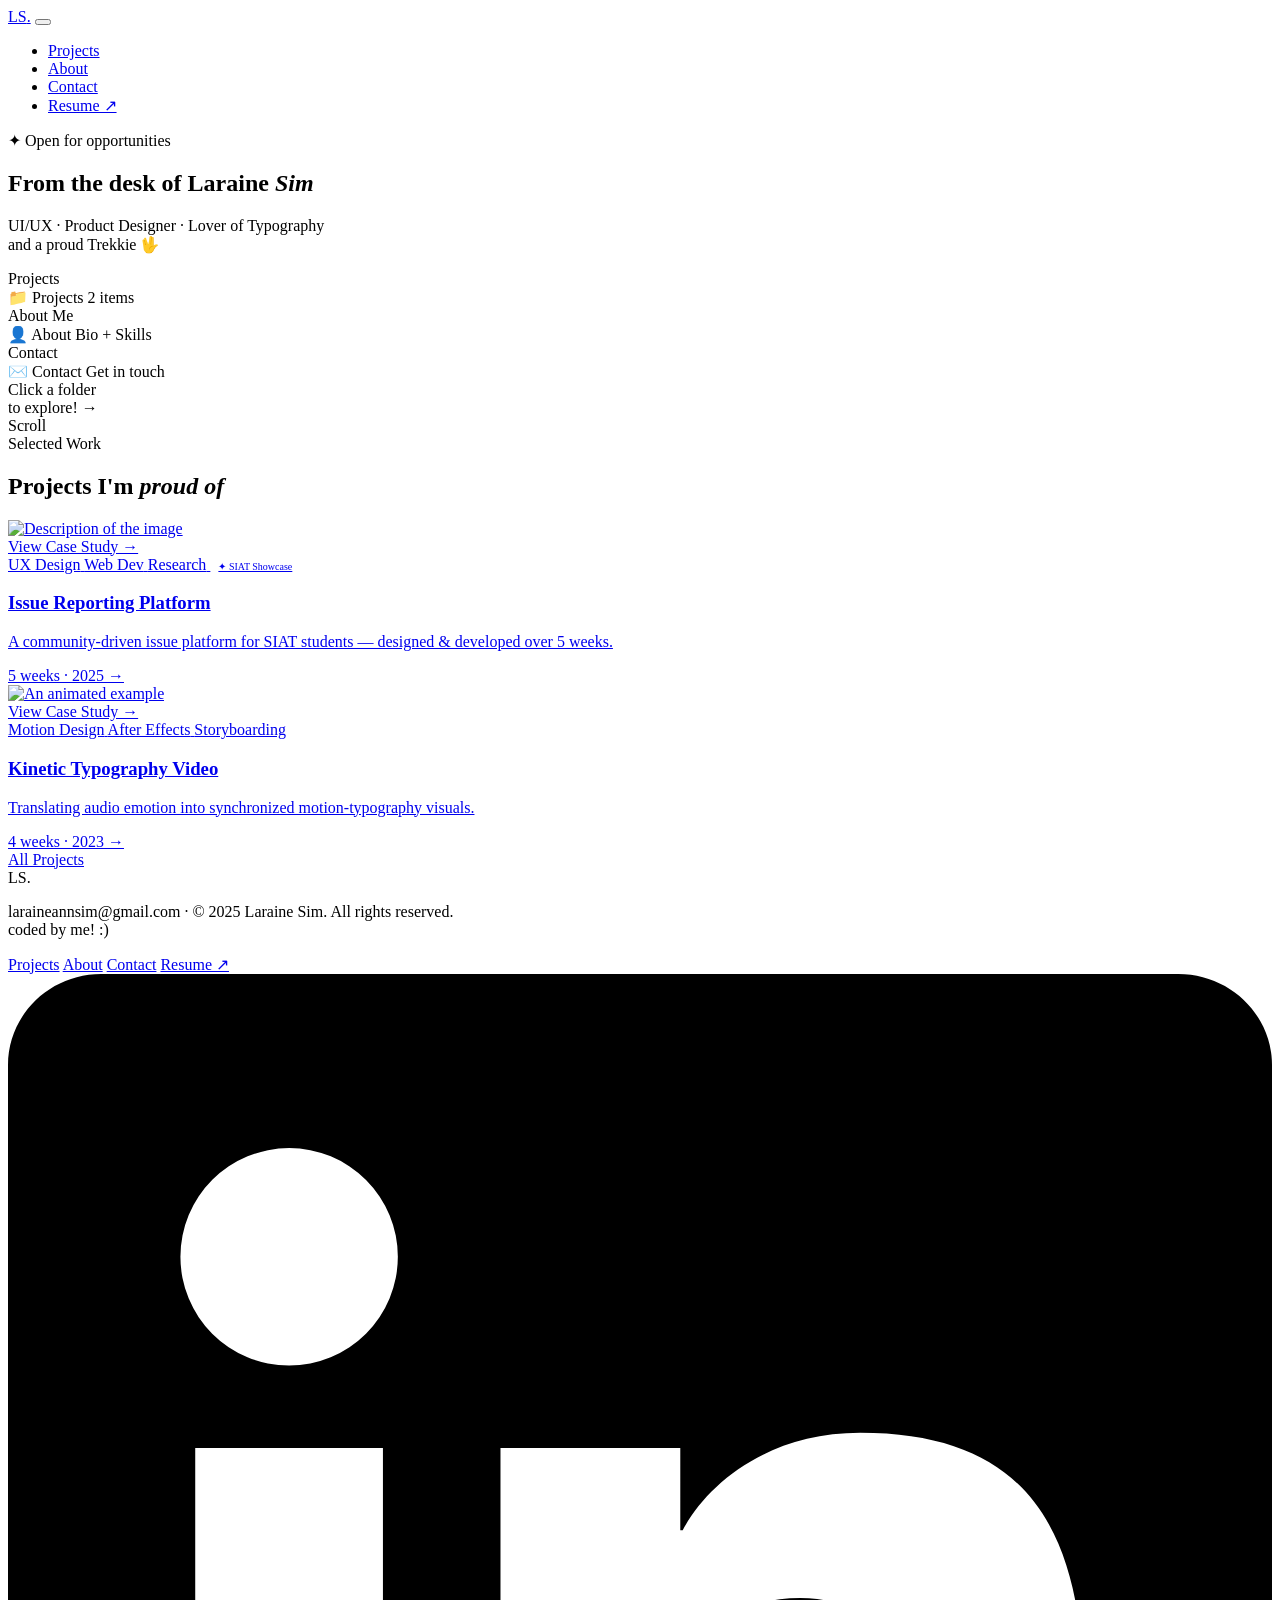
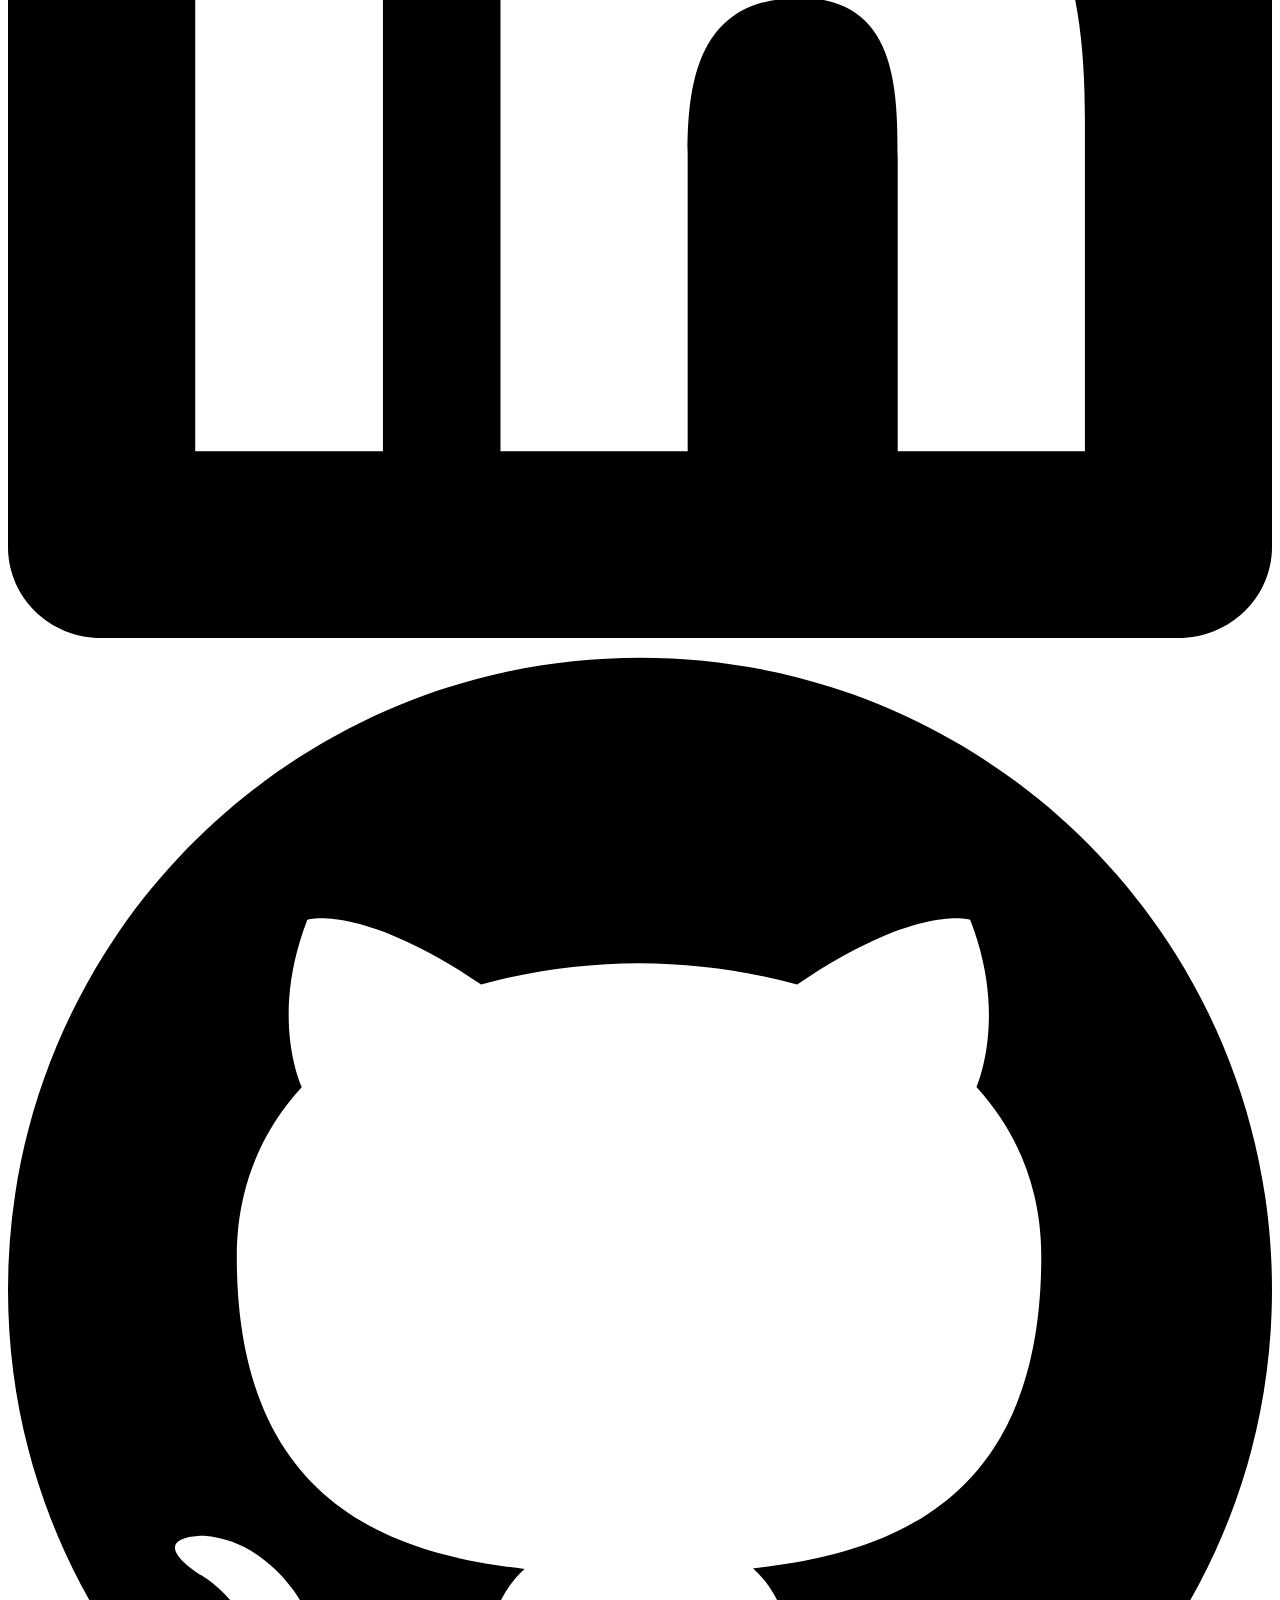
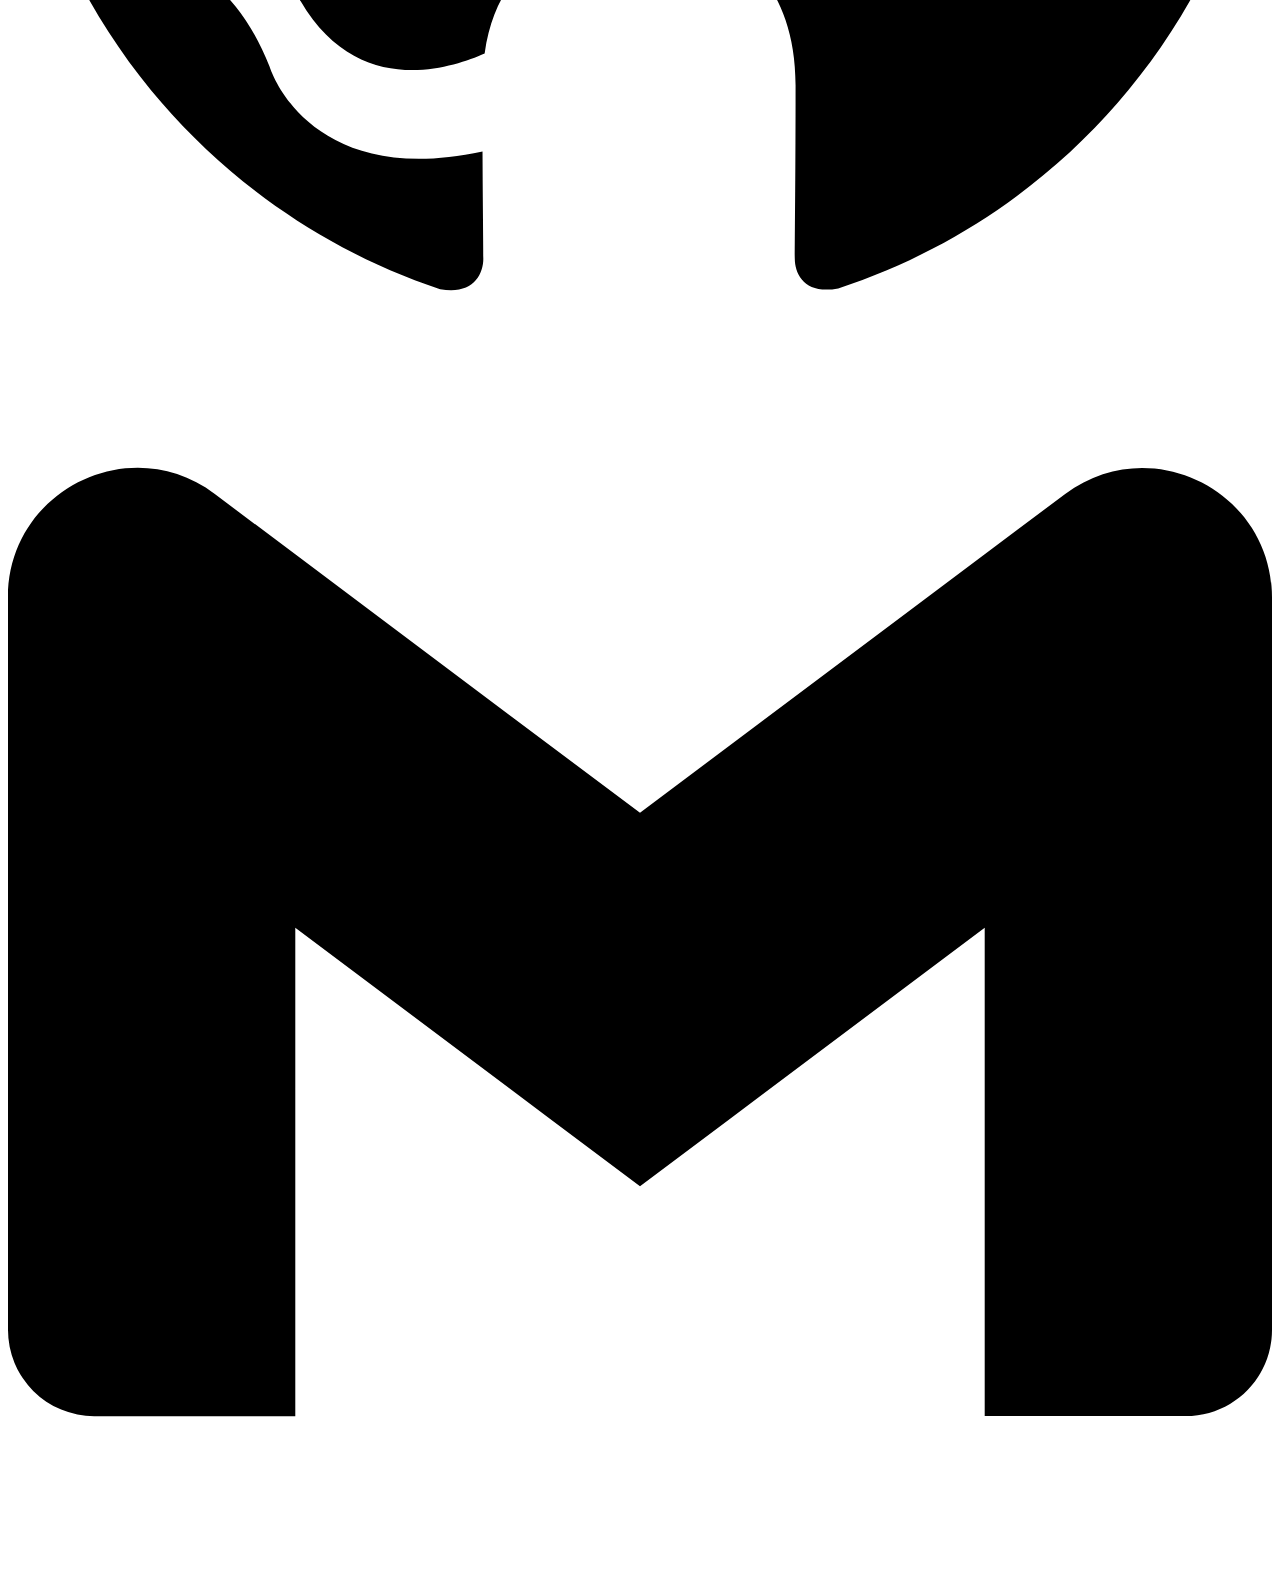
==== index.html @ 23c51d39 "Add files via upload" ====
<!DOCTYPE html>
<html lang="en">
  <head>
    <meta charset="UTF-8" />
    <meta name="viewport" content="width=device-width, initial-scale=1.0" />
    <title>Laraine Sim — Designer</title>
    <link rel="stylesheet" href="css/style.css" />
    <link rel="stylesheet" href="css/home.css" />
  </head>
  <body>
    <!-- Custom cursor elements -->
    <div class="cursor-dot"></div>
    <div class="cursor-ring"></div>

    <!-- ===================== NAV ===================== -->
    <nav class="nav">
      <a href="index.html" class="nav-logo">LS<span>.</span></a>
      <button class="nav-toggle" aria-label="Toggle menu">
        <span></span><span></span><span></span>
      </button>
      <ul class="nav-links">
        <li><a href="projects.html">Projects</a></li>
        <li><a href="about.html">About</a></li>
        <li><a href="contact.html">Contact</a></li>
        <li>
          <a
            href="https://drive.google.com/file/d/1U10L0qeT0MrT_OG-5EShGJ4zShYl49rG/view"
            target="_blank"
            class="nav-cta"
            >Resume ↗</a
          >
        </li>
      </ul>
    </nav>

    <!-- ===================== PAGE ===================== -->
    <main class="page">
      <!-- ---- HERO ---- -->
      <section class="hero">
        <!-- Animated grid background -->
        <div class="hero-grid" aria-hidden="true"></div>

        <!-- Floating label -->
        <div class="hero-label reveal stagger-child">
          <span class="chip">✦ Open for opportunities</span>
        </div>

        <!-- Headline -->
        <div class="hero-text reveal stagger-child">
          <h1 class="hero-heading">
            <span class="line-1">From the desk of</span>
            <span class="line-2">Laraine<em> Sim</em></span>
          </h1>
          <p class="hero-sub">
            UI/UX · Product Designer · Lover of Typography<br />
            <span class="hero-trekkie"> and a proud Trekkie 🖖</span>
          </p>
        </div>

        <!-- 3D FOLDER DESK SCENE -->
        <div class="desk-scene" aria-label="Interactive file folders">
          <div class="desk-surface"></div>

          <!-- Folder: Projects -->
          <div
            class="folder-3d"
            id="folder-projects"
            data-href="projects.html"
            tabindex="0"
            role="button"
            aria-label="Open Projects"
          >
            <div class="folder-tab">Projects</div>
            <div class="folder-body">
              <div class="folder-content">
                <span class="folder-icon">📁</span>
                <span class="folder-title">Projects</span>
                <span class="folder-count">2 items</span>
              </div>
            </div>
            <div class="folder-papers">
              <div class="paper p1"></div>
              <div class="paper p2"></div>
            </div>
          </div>

          <!-- Folder: About -->
          <div
            class="folder-3d"
            id="folder-about"
            data-href="about.html"
            tabindex="0"
            role="button"
            aria-label="Open About"
          >
            <div class="folder-tab">About Me</div>
            <div class="folder-body">
              <div class="folder-content">
                <span class="folder-icon">👤</span>
                <span class="folder-title">About</span>
                <span class="folder-count">Bio + Skills</span>
              </div>
            </div>
            <div class="folder-papers">
              <div class="paper p1"></div>
              <div class="paper p2"></div>
            </div>
          </div>

          <!-- Folder: Contact -->
          <div
            class="folder-3d"
            id="folder-contact"
            data-href="contact.html"
            tabindex="0"
            role="button"
            aria-label="Open Contact"
          >
            <div class="folder-tab">Contact</div>
            <div class="folder-body">
              <div class="folder-content">
                <span class="folder-icon">✉️</span>
                <span class="folder-title">Contact</span>
                <span class="folder-count">Get in touch</span>
              </div>
            </div>
            <div class="folder-papers">
              <div class="paper p1"></div>
            </div>
          </div>

          <!-- Sticky note -->
          <div class="sticky-note reveal">
            <span>Click a folder<br />to explore! →</span>
          </div>

          <!-- Desk item: pencil -->
          <div class="desk-pencil" aria-hidden="true"></div>
        </div>

        <!-- Scroll hint -->
        <div class="scroll-hint reveal">
          <span>Scroll</span>
          <div class="scroll-line"></div>
        </div>
      </section>

      <!-- ---- FEATURED PROJECTS ---- -->
      <section class="section projects-preview">
        <div class="projects-header reveal">
          <span class="section-label">Selected Work</span>
          <h2 class="section-title">Projects I'm <em>proud of</em></h2>
        </div>

        <div class="project-grid stagger-group">
          <!-- Project card 1 -->
          <a href="iat235.html" class="project-card stagger-child reveal">
            <div class="project-card-img">
              <img
                src="/Reporting/IntroScreen.png"
                alt="Description of the image"
              />
              <div class="project-card-overlay">
                <span class="project-card-cta">View Case Study →</span>
              </div>
            </div>
            <div class="project-card-info">
              <div class="project-card-tags">
                <span class="tag">UX Design</span>
                <span class="tag">Web Dev</span>
                <span class="tag">Research</span>
                <!-- Featured badge -->
                <span class="chip" style="font-size: 10px; padding: 3px 8px"
                  >✦ SIAT Showcase</span
                >
              </div>
              <h3 class="project-card-title">Issue Reporting Platform</h3>
              <p class="project-card-desc">
                A community-driven issue platform for SIAT students — designed &
                developed over 5 weeks.
              </p>
              <div class="project-card-meta">
                <span>5 weeks · 2025</span>
                <span class="project-card-arrow">→</span>
              </div>
            </div>
          </a>

          <!-- Project card 2 -->
          <a href="iat100.html" class="project-card stagger-child reveal">
            <div class="project-card-img">
              <img
                src="/indeximages/typographyvid.gif"
                alt="An animated example"
              />
              <div class="project-card-overlay">
                <span class="project-card-cta">View Case Study →</span>
              </div>
            </div>
            <div class="project-card-info">
              <div class="project-card-tags">
                <span class="tag">Motion Design</span>
                <span class="tag">After Effects</span>
                <span class="tag">Storyboarding</span>
              </div>
              <h3 class="project-card-title">Kinetic Typography Video</h3>
              <p class="project-card-desc">
                Translating audio emotion into synchronized motion-typography
                visuals.
              </p>
              <div class="project-card-meta">
                <span>4 weeks · 2023</span>
                <span class="project-card-arrow">→</span>
              </div>
            </div>
          </a>
        </div>

        <div class="projects-footer reveal">
          <a href="projects.html" class="btn btn-outline">All Projects</a>
        </div>
      </section>
    </main>

    <!-- ---- FOOTER---- -->
    <footer class="footer">
      <div class="footer-logo-group">
        <div class="footer-logo">LS<span>.</span></div>
        <p class="footer-copy">
          laraineannsim@gmail.com · © 2025 Laraine Sim. All rights reserved.
          <br /><span class="footer-coded">coded by me! :)</span>
        </p>
      </div>
      <div class="footer-right">
        <nav class="footer-links">
          <a href="projects.html">Projects</a>
          <a href="about.html">About</a>
          <a href="contact.html">Contact</a>
          <a
            href="https://drive.google.com/file/d/1U10L0qeT0MrT_OG-5EShGJ4zShYl49rG/view"
            target="_blank"
            >Resume ↗</a
          >
        </nav>
        <!-- Social icon links — update hrefs with your actual profiles -->
        <div class="footer-socials">
          <!-- LinkedIn -->
          <a
            href="https://www.linkedin.com/in/laraine-sim"
            target="_blank"
            class="footer-social-link"
            aria-label="LinkedIn"
          >
            <svg viewBox="0 0 24 24" xmlns="http://www.w3.org/2000/svg">
              <path
                d="M20.447 20.452h-3.554v-5.569c0-1.328-.027-3.037-1.852-3.037-1.853 0-2.136 1.445-2.136 2.939v5.667H9.351V9h3.414v1.561h.046c.477-.9 1.637-1.85 3.37-1.85 3.601 0 4.267 2.37 4.267 5.455v6.286zM5.337 7.433a2.062 2.062 0 0 1-2.063-2.065 2.064 2.064 0 1 1 2.063 2.065zm1.782 13.019H3.555V9h3.564v11.452zM22.225 0H1.771C.792 0 0 .774 0 1.729v20.542C0 23.227.792 24 1.771 24h20.451C23.2 24 24 23.227 24 22.271V1.729C24 .774 23.2 0 22.222 0h.003z"
              ></path>
            </svg>
          </a>

          <!-- GitHub -->
          <a
            href="https://github.com/larainesim"
            target="_blank"
            class="footer-social-link"
            aria-label="GitHub"
          >
            <svg viewBox="0 0 24 24" xmlns="http://www.w3.org/2000/svg">
              <path
                d="M12 .297c-6.63 0-12 5.373-12 12 0 5.303 3.438 9.8 8.205 11.385.6.113.82-.258.82-.577 0-.285-.01-1.04-.015-2.04-3.338.724-4.042-1.61-4.042-1.61C4.422 18.07 3.633 17.7 3.633 17.7c-1.087-.744.084-.729.084-.729 1.205.084 1.838 1.236 1.838 1.236 1.07 1.835 2.809 1.305 3.495.998.108-.776.417-1.305.76-1.605-2.665-.3-5.466-1.332-5.466-5.93 0-1.31.465-2.38 1.235-3.22-.135-.303-.54-1.523.105-3.176 0 0 1.005-.322 3.3 1.23.96-.267 1.98-.399 3-.405 1.02.006 2.04.138 3 .405 2.28-1.552 3.285-1.23 3.285-1.23.645 1.653.24 2.873.12 3.176.765.84 1.23 1.91 1.23 3.22 0 4.61-2.805 5.625-5.475 5.92.42.36.81 1.096.81 2.22 0 1.606-.015 2.896-.015 3.286 0 .315.21.69.825.57C20.565 22.092 24 17.592 24 12.297c0-6.627-5.373-12-12-12"
              ></path>
            </svg>
          </a>

          <!-- Email -->
          <a
            href="mailto:laraineannsim@gmail.com"
            class="footer-social-link"
            aria-label="Email"
          >
            <svg viewBox="0 0 24 24" xmlns="http://www.w3.org/2000/svg">
              <path
                d="M24 5.457v13.909c0 .904-.732 1.636-1.636 1.636h-3.819V11.73L12 16.64l-6.545-4.91v9.273H1.636A1.636 1.636 0 0 1 0 19.366V5.457c0-2.023 2.309-3.178 3.927-1.964L5.455 4.64 12 9.548l6.545-4.91 1.528-1.145C21.69 2.28 24 3.434 24 5.457z"
              ></path>
            </svg>
          </a>
        </div>
      </div>
    </footer>

    <script src="js/main.js"></script>
    <script src="js/home.js"></script>
  </body>
</html>
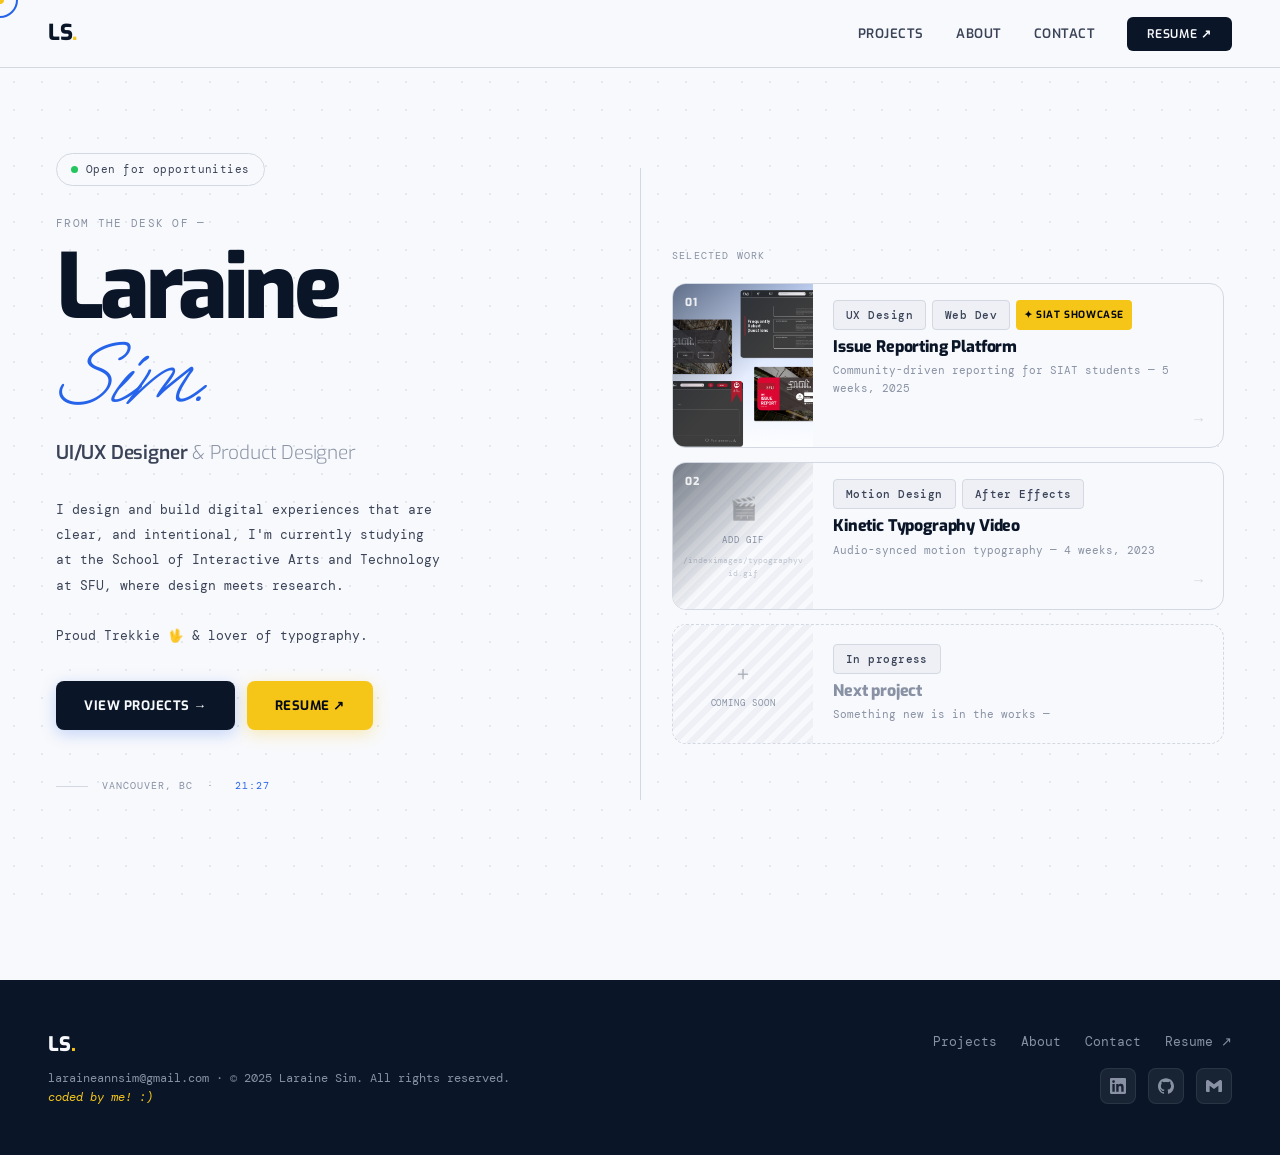
==== commit 0a8501ae: "Changed website layout and content" ====
--- a/index.html
+++ b/index.html
@@ -8,7 +8,6 @@
     <link rel="stylesheet" href="css/home.css" />
   </head>
   <body>
-    <!-- Custom cursor elements -->
     <div class="cursor-dot"></div>
     <div class="cursor-ring"></div>
 
@@ -37,192 +36,155 @@
     <main class="page">
       <!-- ---- HERO ---- -->
       <section class="hero">
-        <!-- Animated grid background -->
+        <!-- dot grid background -->
         <div class="hero-grid" aria-hidden="true"></div>
 
-        <!-- Floating label -->
-        <div class="hero-label reveal stagger-child">
-          <span class="chip">✦ Open for opportunities</span>
+        <!-- LEFT COLUMN -->
+        <div class="hero-left">
+          <div class="status-pill reveal stagger-child">
+            <span class="status-dot"></span>
+            Open for opportunities
+          </div>
+
+          <p class="hero-eyebrow reveal stagger-child">From the desk of —</p>
+
+          <h1 class="hero-name reveal stagger-child">
+            Laraine<br /><em>Sim.</em>
+          </h1>
+
+          <p class="hero-role reveal stagger-child">
+            <strong>UI/UX Designer</strong> &amp; Product Designer
+          </p>
+
+          <p class="hero-bio reveal stagger-child">
+            I design and build digital experiences that are clear, and
+            intentional, I'm currently studying at the School of Interactive
+            Arts and Technology at SFU, where design meets research.
+            <br /><br />
+            Proud Trekkie 🖖 &amp; lover of typography.
+          </p>
+
+          <div class="hero-cta-row reveal stagger-child">
+            <a href="projects.html" class="btn btn-primary">View Projects →</a>
+            <a
+              href="https://drive.google.com/file/d/1U10L0qeT0MrT_OG-5EShGJ4zShYl49rG/view"
+              target="_blank"
+              class="btn btn-yellow"
+              >Resume ↗</a
+            >
+          </div>
+
+          <div class="hero-meta reveal">
+            <div class="scroll-line"></div>
+            Vancouver, BC &nbsp;·&nbsp; <span id="hero-clock">--:--</span>
+          </div>
         </div>
 
-        <!-- Headline -->
-        <div class="hero-text reveal stagger-child">
-          <h1 class="hero-heading">
-            <span class="line-1">From the desk of</span>
-            <span class="line-2">Laraine<em> Sim</em></span>
-          </h1>
-          <p class="hero-sub">
-            UI/UX · Product Designer · Lover of Typography<br />
-            <span class="hero-trekkie"> and a proud Trekkie 🖖</span>
-          </p>
-        </div>
-
-        <!-- 3D FOLDER DESK SCENE -->
-        <div class="desk-scene" aria-label="Interactive file folders">
-          <div class="desk-surface"></div>
-
-          <!-- Folder: Projects -->
-          <div
-            class="folder-3d"
-            id="folder-projects"
-            data-href="projects.html"
-            tabindex="0"
-            role="button"
-            aria-label="Open Projects"
-          >
-            <div class="folder-tab">Projects</div>
-            <div class="folder-body">
-              <div class="folder-content">
-                <span class="folder-icon">📁</span>
-                <span class="folder-title">Projects</span>
-                <span class="folder-count">2 items</span>
-              </div>
-            </div>
-            <div class="folder-papers">
-              <div class="paper p1"></div>
-              <div class="paper p2"></div>
-            </div>
-          </div>
-
-          <!-- Folder: About -->
-          <div
-            class="folder-3d"
-            id="folder-about"
-            data-href="about.html"
-            tabindex="0"
-            role="button"
-            aria-label="Open About"
-          >
-            <div class="folder-tab">About Me</div>
-            <div class="folder-body">
-              <div class="folder-content">
-                <span class="folder-icon">👤</span>
-                <span class="folder-title">About</span>
-                <span class="folder-count">Bio + Skills</span>
-              </div>
-            </div>
-            <div class="folder-papers">
-              <div class="paper p1"></div>
-              <div class="paper p2"></div>
-            </div>
-          </div>
-
-          <!-- Folder: Contact -->
-          <div
-            class="folder-3d"
-            id="folder-contact"
-            data-href="contact.html"
-            tabindex="0"
-            role="button"
-            aria-label="Open Contact"
-          >
-            <div class="folder-tab">Contact</div>
-            <div class="folder-body">
-              <div class="folder-content">
-                <span class="folder-icon">✉️</span>
-                <span class="folder-title">Contact</span>
-                <span class="folder-count">Get in touch</span>
-              </div>
-            </div>
-            <div class="folder-papers">
-              <div class="paper p1"></div>
-            </div>
-          </div>
-
-          <!-- Sticky note -->
-          <div class="sticky-note reveal">
-            <span>Click a folder<br />to explore! →</span>
-          </div>
-
-          <!-- Desk item: pencil -->
-          <div class="desk-pencil" aria-hidden="true"></div>
-        </div>
-
-        <!-- Scroll hint -->
-        <div class="scroll-hint reveal">
-          <span>Scroll</span>
-          <div class="scroll-line"></div>
-        </div>
-      </section>
-
-      <!-- ---- FEATURED PROJECTS ---- -->
-      <section class="section projects-preview">
-        <div class="projects-header reveal">
-          <span class="section-label">Selected Work</span>
-          <h2 class="section-title">Projects I'm <em>proud of</em></h2>
-        </div>
-
-        <div class="project-grid stagger-group">
-          <!-- Project card 1 -->
-          <a href="iat235.html" class="project-card stagger-child reveal">
-            <div class="project-card-img">
+        <!-- RIGHT COLUMN — project cards -->
+        <div class="hero-right">
+          <p class="hero-right-label reveal">Selected work</p>
+
+          <!-- Card 1: IAT235 Issue Reporting Platform -->
+          <a href="iat235.html" class="hero-project-card reveal stagger-child">
+            <div class="hpc-img">
+              <!--
+                REAL IMAGE — update this src if your path differs.
+                If the image fails to load, the striped placeholder shows automatically.
+              -->
               <img
                 src="/Reporting/IntroScreen.png"
-                alt="Description of the image"
-              />
-              <div class="project-card-overlay">
-                <span class="project-card-cta">View Case Study →</span>
-              </div>
-            </div>
-            <div class="project-card-info">
-              <div class="project-card-tags">
+                alt="Issue Reporting Platform screenshot"
+                onerror="this.style.display='none'; this.nextElementSibling.style.display='flex';"
+              />
+              <div class="hpc-img-placeholder" style="display: none">
+                <span class="hpc-placeholder-icon">🗂</span>
+                <span class="hpc-placeholder-hint">Add image</span>
+                <code class="hpc-placeholder-path"
+                  >/Reporting/IntroScreen.png</code
+                >
+              </div>
+              <div class="hpc-img-overlay">
+                <span class="hpc-num">01</span>
+              </div>
+            </div>
+            <div class="hpc-info">
+              <div class="hpc-tags">
                 <span class="tag">UX Design</span>
                 <span class="tag">Web Dev</span>
-                <span class="tag">Research</span>
-                <!-- Featured badge -->
-                <span class="chip" style="font-size: 10px; padding: 3px 8px"
-                  >✦ SIAT Showcase</span
-                >
-              </div>
-              <h3 class="project-card-title">Issue Reporting Platform</h3>
-              <p class="project-card-desc">
-                A community-driven issue platform for SIAT students — designed &
-                developed over 5 weeks.
+                <span class="chip hpc-chip">✦ SIAT Showcase</span>
+              </div>
+              <h3 class="hpc-title">Issue Reporting Platform</h3>
+              <p class="hpc-desc">
+                Community-driven reporting for SIAT students — 5 weeks, 2025
               </p>
-              <div class="project-card-meta">
-                <span>5 weeks · 2025</span>
-                <span class="project-card-arrow">→</span>
-              </div>
-            </div>
-          </a>
-
-          <!-- Project card 2 -->
-          <a href="iat100.html" class="project-card stagger-child reveal">
-            <div class="project-card-img">
+              <span class="hpc-arrow">→</span>
+            </div>
+          </a>
+
+          <!-- Card 2: IAT100 Kinetic Typography -->
+          <a href="iat100.html" class="hero-project-card reveal stagger-child">
+            <div class="hpc-img">
+              <!--
+                REAL IMAGE — the GIF from your existing index.html.
+                Falls back to placeholder automatically if path not found.
+              -->
               <img
                 src="/indeximages/typographyvid.gif"
-                alt="An animated example"
-              />
-              <div class="project-card-overlay">
-                <span class="project-card-cta">View Case Study →</span>
-              </div>
-            </div>
-            <div class="project-card-info">
-              <div class="project-card-tags">
+                alt="Kinetic Typography video preview"
+                onerror="this.style.display='none'; this.nextElementSibling.style.display='flex';"
+              />
+              <div class="hpc-img-placeholder" style="display: none">
+                <span class="hpc-placeholder-icon">🎬</span>
+                <span class="hpc-placeholder-hint">Add GIF</span>
+                <code class="hpc-placeholder-path"
+                  >/indeximages/typographyvid.gif</code
+                >
+              </div>
+              <div class="hpc-img-overlay">
+                <span class="hpc-num">02</span>
+              </div>
+            </div>
+            <div class="hpc-info">
+              <div class="hpc-tags">
                 <span class="tag">Motion Design</span>
                 <span class="tag">After Effects</span>
-                <span class="tag">Storyboarding</span>
-              </div>
-              <h3 class="project-card-title">Kinetic Typography Video</h3>
-              <p class="project-card-desc">
-                Translating audio emotion into synchronized motion-typography
-                visuals.
+              </div>
+              <h3 class="hpc-title">Kinetic Typography Video</h3>
+              <p class="hpc-desc">
+                Audio-synced motion typography — 4 weeks, 2023
               </p>
-              <div class="project-card-meta">
-                <span>4 weeks · 2023</span>
-                <span class="project-card-arrow">→</span>
-              </div>
-            </div>
-          </a>
-        </div>
-
-        <div class="projects-footer reveal">
-          <a href="projects.html" class="btn btn-outline">All Projects</a>
+              <span class="hpc-arrow">→</span>
+            </div>
+          </a>
+
+          <!-- Card 3: Coming soon placeholder -->
+          <div
+            class="hero-project-card hpc-soon reveal stagger-child"
+            aria-hidden="true"
+          >
+            <div class="hpc-img">
+              <div class="hpc-img-placeholder">
+                <span
+                  class="hpc-placeholder-icon"
+                  style="font-size: 20px; opacity: 0.3"
+                  >＋</span
+                >
+                <span class="hpc-placeholder-hint">Coming soon</span>
+              </div>
+            </div>
+            <div class="hpc-info">
+              <div class="hpc-tags"><span class="tag">In progress</span></div>
+              <h3 class="hpc-title" style="color: var(--grey-400)">
+                Next project
+              </h3>
+              <p class="hpc-desc">Something new is in the works —</p>
+            </div>
+          </div>
         </div>
       </section>
     </main>
 
-    <!-- ---- FOOTER---- -->
+    <!-- ---- FOOTER ---- -->
     <footer class="footer">
       <div class="footer-logo-group">
         <div class="footer-logo">LS<span>.</span></div>
@@ -242,7 +204,6 @@
             >Resume ↗</a
           >
         </nav>
-        <!-- Social icon links — update hrefs with your actual profiles -->
         <div class="footer-socials">
           <!-- LinkedIn -->
           <a
@@ -254,10 +215,9 @@
             <svg viewBox="0 0 24 24" xmlns="http://www.w3.org/2000/svg">
               <path
                 d="M20.447 20.452h-3.554v-5.569c0-1.328-.027-3.037-1.852-3.037-1.853 0-2.136 1.445-2.136 2.939v5.667H9.351V9h3.414v1.561h.046c.477-.9 1.637-1.85 3.37-1.85 3.601 0 4.267 2.37 4.267 5.455v6.286zM5.337 7.433a2.062 2.062 0 0 1-2.063-2.065 2.064 2.064 0 1 1 2.063 2.065zm1.782 13.019H3.555V9h3.564v11.452zM22.225 0H1.771C.792 0 0 .774 0 1.729v20.542C0 23.227.792 24 1.771 24h20.451C23.2 24 24 23.227 24 22.271V1.729C24 .774 23.2 0 22.222 0h.003z"
-              ></path>
+              />
             </svg>
           </a>
-
           <!-- GitHub -->
           <a
             href="https://github.com/larainesim"
@@ -268,10 +228,9 @@
             <svg viewBox="0 0 24 24" xmlns="http://www.w3.org/2000/svg">
               <path
                 d="M12 .297c-6.63 0-12 5.373-12 12 0 5.303 3.438 9.8 8.205 11.385.6.113.82-.258.82-.577 0-.285-.01-1.04-.015-2.04-3.338.724-4.042-1.61-4.042-1.61C4.422 18.07 3.633 17.7 3.633 17.7c-1.087-.744.084-.729.084-.729 1.205.084 1.838 1.236 1.838 1.236 1.07 1.835 2.809 1.305 3.495.998.108-.776.417-1.305.76-1.605-2.665-.3-5.466-1.332-5.466-5.93 0-1.31.465-2.38 1.235-3.22-.135-.303-.54-1.523.105-3.176 0 0 1.005-.322 3.3 1.23.96-.267 1.98-.399 3-.405 1.02.006 2.04.138 3 .405 2.28-1.552 3.285-1.23 3.285-1.23.645 1.653.24 2.873.12 3.176.765.84 1.23 1.91 1.23 3.22 0 4.61-2.805 5.625-5.475 5.92.42.36.81 1.096.81 2.22 0 1.606-.015 2.896-.015 3.286 0 .315.21.69.825.57C20.565 22.092 24 17.592 24 12.297c0-6.627-5.373-12-12-12"
-              ></path>
+              />
             </svg>
           </a>
-
           <!-- Email -->
           <a
             href="mailto:laraineannsim@gmail.com"
@@ -281,7 +240,7 @@
             <svg viewBox="0 0 24 24" xmlns="http://www.w3.org/2000/svg">
               <path
                 d="M24 5.457v13.909c0 .904-.732 1.636-1.636 1.636h-3.819V11.73L12 16.64l-6.545-4.91v9.273H1.636A1.636 1.636 0 0 1 0 19.366V5.457c0-2.023 2.309-3.178 3.927-1.964L5.455 4.64 12 9.548l6.545-4.91 1.528-1.145C21.69 2.28 24 3.434 24 5.457z"
-              ></path>
+              />
             </svg>
           </a>
         </div>
--- a/css/style.css
+++ b/css/style.css
@@ -0,0 +1,489 @@
+/* ============================================================
+   LARAINE SIM PORTFOLIO — GLOBAL STYLES
+   Brand: Blue, White, Grey, Black + Yellow highlight
+   Aesthetic: Modern editorial, playful 3D folder system
+   ============================================================ */
+
+/* ---------- FONTS ---------- */
+@import url("https://fonts.googleapis.com/css2?family=Syne:wght@400;500;600;700;800&family=DM+Mono:ital,wght@0,300;0,400;0,500;1,300&family=Fraunces:ital,opsz,wght@0,9..144,300;0,9..144,600;0,9..144,700;1,9..144,300&family=Exo:wght@300;400;500;600;700&family=Oooh+Baby&display=swap");
+
+/* ---------- DESIGN TOKENS ---------- */
+:root {
+  /* Core palette */
+  --blue-dark: #0a1628; /* near-black navy */
+  --blue-mid: #1e3a5f; /* deep blue */
+  --blue-bright: #2563eb; /* interaction blue */
+  --blue-light: #dbeafe; /* tint */
+  --white: #f8f9fc;
+  --grey-100: #eef0f5;
+  --grey-200: #d4d8e2;
+  --grey-400: #8892a4;
+  --grey-700: #3a4357;
+  --black: #050a14;
+  --yellow: #f5c518; /* highlight accent */
+  --yellow-pale: #fef9e7;
+
+  /* Semantic */
+  --bg: var(--white);
+  --surface: #ffffff;
+  --text-primary: var(--blue-dark);
+  --text-muted: var(--grey-400);
+  --border: var(--grey-200);
+
+  /* Typography */
+  --font-display: "Exo", sans-serif;
+  --font-body: "DM Mono", monospace;
+  --font-serif: "Oooh Baby", serif;
+
+  /* Spacing */
+  --nav-h: 68px;
+
+  /* Shadows */
+  --shadow-sm: 0 2px 8px rgba(10, 22, 40, 0.06);
+  --shadow-md: 0 6px 24px rgba(10, 22, 40, 0.1);
+  --shadow-lg: 0 16px 48px rgba(10, 22, 40, 0.16);
+  --shadow-xl: 0 32px 80px rgba(10, 22, 40, 0.22);
+}
+
+/* ---------- RESET ---------- */
+*,
+*::before,
+*::after {
+  box-sizing: border-box;
+  margin: 0;
+  padding: 0;
+}
+html {
+  scroll-behavior: smooth;
+}
+body {
+  font-family: var(--font-body);
+  background: var(--bg);
+  color: var(--text-primary);
+  font-size: 15px;
+  line-height: 1.65;
+  overflow-x: hidden;
+  cursor: none; /* custom cursor active */
+}
+img {
+  display: block;
+  max-width: 100%;
+}
+a {
+  color: inherit;
+  text-decoration: none;
+}
+ul {
+  list-style: none;
+}
+button {
+  cursor: none;
+  font-family: inherit;
+  border: none;
+  background: none;
+}
+
+/* ---------- CUSTOM CURSOR ---------- */
+.cursor-dot,
+.cursor-ring {
+  position: fixed;
+  border-radius: 50%;
+  pointer-events: none;
+  z-index: 9999;
+  transform: translate(-50%, -50%);
+  transition: opacity 0.2s;
+}
+.cursor-dot {
+  width: 8px;
+  height: 8px;
+  background: var(--yellow);
+}
+.cursor-ring {
+  width: 36px;
+  height: 36px;
+  border: 2px solid var(--blue-bright);
+  transition: transform 0.12s cubic-bezier(0.25, 0.46, 0.45, 0.94), opacity 0.2s,
+    width 0.2s, height 0.2s, border-color 0.2s;
+}
+.cursor-ring.hovered {
+  width: 56px;
+  height: 56px;
+  border-color: var(--yellow);
+}
+
+/* ---------- NAV ---------- */
+.nav {
+  position: fixed;
+  top: 0;
+  left: 0;
+  right: 0;
+  height: var(--nav-h);
+  display: flex;
+  align-items: center;
+  justify-content: space-between;
+  padding: 0 48px;
+  background: rgba(248, 249, 252, 0.88);
+  backdrop-filter: blur(12px);
+  border-bottom: 1px solid var(--border);
+  z-index: 100;
+}
+.nav-logo {
+  font-family: var(--font-display);
+  font-weight: 800;
+  font-size: 22px;
+  letter-spacing: -0.5px;
+  color: var(--blue-dark);
+}
+.nav-logo span {
+  color: var(--yellow);
+}
+.nav-links {
+  display: flex;
+  gap: 32px;
+  align-items: center;
+}
+.nav-links a {
+  font-family: var(--font-display);
+  font-size: 13px;
+  font-weight: 600;
+  letter-spacing: 0.04em;
+  text-transform: uppercase;
+  color: var(--grey-700);
+  position: relative;
+  transition: color 0.2s;
+}
+.nav-links a::after {
+  content: "";
+  position: absolute;
+  bottom: -4px;
+  left: 0;
+  right: 0;
+  height: 2px;
+  background: var(--yellow);
+  transform: scaleX(0);
+  transform-origin: left;
+  transition: transform 0.25s cubic-bezier(0.25, 0.46, 0.45, 0.94);
+}
+.nav-links a:hover,
+.nav-links a.active {
+  color: var(--blue-dark);
+}
+.nav-links a:hover::after,
+.nav-links a.active::after {
+  transform: scaleX(1);
+}
+.nav-cta {
+  background: var(--blue-dark);
+  color: var(--white) !important;
+  padding: 9px 20px;
+  border-radius: 6px;
+  font-size: 12px !important;
+  letter-spacing: 0.06em !important;
+  transition: background 0.2s, transform 0.15s !important;
+}
+.nav-cta:hover {
+  background: var(--blue-bright) !important;
+  transform: translateY(-1px);
+}
+.nav-cta::after {
+  display: none !important;
+}
+
+/* ---------- PAGE WRAPPER ---------- */
+.page {
+  padding-top: var(--nav-h);
+  min-height: 100vh;
+}
+/* ---------- FOOTER ---------- */
+.footer {
+  background: var(--blue-dark);
+  color: var(--grey-200);
+  padding: 48px;
+  display: flex;
+  align-items: center;
+  justify-content: space-between;
+  flex-wrap: wrap;
+  gap: 16px;
+  margin-top: 80px;
+}
+/* Logo + copyright stacked under it */
+.footer-logo-group {
+  display: flex;
+  flex-direction: column;
+  gap: 8px;
+}
+.footer-logo {
+  font-family: var(--font-display);
+  font-size: 20px;
+  font-weight: 800;
+  color: var(--white);
+}
+.footer-logo span {
+  color: var(--yellow);
+}
+.footer-copy {
+  font-size: 12px;
+  color: var(--grey-400);
+  line-height: 1.6;
+}
+/* "coded by me! :)" — a little personality */
+.footer-coded {
+  color: var(--yellow);
+  font-style: italic;
+}
+
+/* Nav links + social icons stacked in a column */
+.footer-right {
+  display: flex;
+  flex-direction: column;
+  align-items: flex-end;
+  gap: 16px;
+}
+.footer-links {
+  display: flex;
+  gap: 24px;
+}
+.footer-links a {
+  font-size: 13px;
+  color: var(--grey-400);
+  transition: color 0.2s;
+}
+.footer-links a:hover {
+  color: var(--yellow);
+}
+
+/* Social icon row */
+.footer-socials {
+  display: flex;
+  gap: 12px;
+  align-items: center;
+}
+.footer-social-link {
+  display: flex;
+  align-items: center;
+  justify-content: center;
+  width: 36px;
+  height: 36px;
+  border-radius: 8px;
+  background: rgba(255, 255, 255, 0.06);
+  border: 1px solid rgba(255, 255, 255, 0.08);
+  color: var(--grey-400);
+  transition: background 0.2s, color 0.2s, border-color 0.2s, transform 0.18s;
+}
+.footer-social-link:hover {
+  background: var(--yellow);
+  border-color: var(--yellow);
+  color: var(--black);
+  transform: translateY(-2px);
+}
+.footer-social-link svg {
+  width: 16px;
+  height: 16px;
+  fill: currentColor;
+  display: block;
+}
+
+/* ---------- SECTION UTILITIES ---------- */
+.section {
+  padding: 80px 48px;
+}
+.section-label {
+  font-family: var(--font-body);
+  font-size: 11px;
+  letter-spacing: 0.14em;
+  text-transform: uppercase;
+  color: var(--blue-bright);
+  font-weight: 500;
+  margin-bottom: 12px;
+  display: block;
+}
+.section-title {
+  font-family: var(--font-display);
+  font-size: clamp(32px, 5vw, 56px);
+  font-weight: 800;
+  line-height: 1.1;
+  letter-spacing: -0.02em;
+  color: var(--blue-dark);
+}
+.section-title em {
+  font-family: var(--font-serif);
+  font-style: italic;
+  font-weight: 300;
+  color: var(--grey-400);
+}
+
+/* ---------- YELLOW HIGHLIGHT CHIP ---------- */
+.chip {
+  display: inline-flex;
+  align-items: center;
+  gap: 6px;
+  background: var(--yellow);
+  color: var(--black);
+  font-family: var(--font-display);
+  font-size: 11px;
+  font-weight: 700;
+  letter-spacing: 0.06em;
+  text-transform: uppercase;
+  padding: 5px 12px;
+  border-radius: 4px;
+}
+
+/* ---------- BUTTONS ---------- */
+.btn {
+  display: inline-flex;
+  align-items: center;
+  gap: 8px;
+  font-family: var(--font-display);
+  font-size: 13px;
+  font-weight: 700;
+  letter-spacing: 0.04em;
+  text-transform: uppercase;
+  padding: 14px 28px;
+  border-radius: 8px;
+  transition: transform 0.18s, box-shadow 0.18s, background 0.18s;
+}
+.btn:hover {
+  transform: translateY(-2px);
+}
+.btn-primary {
+  background: var(--blue-dark);
+  color: var(--white);
+  box-shadow: 0 4px 16px rgba(37, 99, 235, 0.25);
+}
+.btn-primary:hover {
+  background: var(--blue-bright);
+  box-shadow: 0 8px 24px rgba(37, 99, 235, 0.4);
+}
+.btn-outline {
+  border: 2px solid var(--blue-dark);
+  color: var(--blue-dark);
+}
+.btn-outline:hover {
+  background: var(--blue-dark);
+  color: var(--white);
+}
+.btn-yellow {
+  background: var(--yellow);
+  color: var(--black);
+  box-shadow: 0 4px 16px rgba(245, 197, 24, 0.3);
+}
+.btn-yellow:hover {
+  box-shadow: 0 8px 24px rgba(245, 197, 24, 0.5);
+}
+
+/* ---------- REVEAL ANIMATIONS ---------- */
+.reveal {
+  opacity: 0;
+  transform: translateY(24px);
+  transition: opacity 0.6s cubic-bezier(0.25, 0.46, 0.45, 0.94),
+    transform 0.6s cubic-bezier(0.25, 0.46, 0.45, 0.94);
+}
+.reveal.visible {
+  opacity: 1;
+  transform: translateY(0);
+}
+
+/* ---------- STAT CARD (data emphasis) ---------- */
+.stat-row {
+  display: flex;
+  gap: 24px;
+  flex-wrap: wrap;
+  margin: 32px 0;
+}
+.stat-card {
+  background: var(--blue-dark);
+  color: var(--white);
+  padding: 24px 28px;
+  border-radius: 12px;
+  min-width: 140px;
+  flex: 1;
+  position: relative;
+  overflow: hidden;
+}
+.stat-card::after {
+  content: "";
+  position: absolute;
+  bottom: 0;
+  left: 0;
+  right: 0;
+  height: 3px;
+  background: var(--yellow);
+}
+.stat-num {
+  font-family: var(--font-display);
+  font-size: 40px;
+  font-weight: 800;
+  color: var(--yellow);
+  line-height: 1;
+  margin-bottom: 4px;
+}
+.stat-label {
+  font-size: 11px;
+  letter-spacing: 0.08em;
+  text-transform: uppercase;
+  color: var(--grey-400);
+}
+
+/* ---------- TAG / SKILL PILL ---------- */
+.tag {
+  display: inline-block;
+  padding: 5px 12px;
+  background: var(--grey-100);
+  border: 1px solid var(--border);
+  border-radius: 4px;
+  font-size: 11px;
+  font-weight: 500;
+  color: var(--grey-700);
+  letter-spacing: 0.04em;
+}
+
+/* ---------- MOBILE NAV TOGGLE (hamburger) ---------- */
+.nav-toggle {
+  display: none;
+  flex-direction: column;
+  gap: 5px;
+  padding: 8px;
+}
+.nav-toggle span {
+  display: block;
+  width: 22px;
+  height: 2px;
+  background: var(--blue-dark);
+  border-radius: 2px;
+  transition: transform 0.2s, opacity 0.2s;
+}
+
+/* ---------- RESPONSIVE ---------- */
+@media (max-width: 768px) {
+  .nav {
+    padding: 0 24px;
+  }
+  .nav-toggle {
+    display: flex;
+  }
+  .nav-links {
+    display: none;
+    position: absolute;
+    top: var(--nav-h);
+    left: 0;
+    right: 0;
+    background: var(--surface);
+    flex-direction: column;
+    padding: 24px;
+    border-bottom: 1px solid var(--border);
+    gap: 16px;
+    box-shadow: var(--shadow-md);
+  }
+  .nav-links.open {
+    display: flex;
+  }
+  .section {
+    padding: 60px 24px;
+  }
+  .footer {
+    padding: 32px 24px;
+  }
+  .stat-row {
+    gap: 12px;
+  }
+}
--- a/css/home.css
+++ b/css/home.css
@@ -0,0 +1,432 @@
+/* ============================================================
+   HOME PAGE — Specific Styles
+   Hero: two-column editorial layout with live project cards
+   ============================================================ */
+
+/* ---- HERO ---- */
+.hero {
+  min-height: calc(100vh - var(--nav-h));
+  display: grid;
+  grid-template-columns: 1fr 1fr;
+  position: relative;
+  overflow: hidden;
+}
+
+/* Dot-grid background */
+.hero-grid {
+  position: absolute;
+  inset: 0;
+  background-image: radial-gradient(
+    circle,
+    var(--grey-200) 1px,
+    transparent 1px
+  );
+  background-size: 28px 28px;
+  opacity: 0.55;
+  pointer-events: none;
+}
+
+/* ---- LEFT COLUMN ---- */
+.hero-left {
+  position: relative;
+  z-index: 2;
+  padding: 60px 48px 80px 56px;
+  display: flex;
+  flex-direction: column;
+  justify-content: center;
+}
+
+/* Availability pill */
+.status-pill {
+  display: inline-flex;
+  align-items: center;
+  gap: 8px;
+  font-family: var(--font-body);
+  font-size: 11px;
+  color: var(--grey-700);
+  border: 1px solid var(--grey-200);
+  border-radius: 100px;
+  padding: 6px 14px;
+  background: var(--white);
+  letter-spacing: 0.04em;
+  width: fit-content;
+  margin-bottom: 28px;
+}
+
+.status-dot {
+  width: 7px;
+  height: 7px;
+  border-radius: 50%;
+  background: #22c55e;
+  flex-shrink: 0;
+  animation: statusPulse 2s infinite;
+}
+
+@keyframes statusPulse {
+  0% {
+    box-shadow: 0 0 0 0 rgba(34, 197, 94, 0.5);
+  }
+  70% {
+    box-shadow: 0 0 0 6px rgba(34, 197, 94, 0);
+  }
+  100% {
+    box-shadow: 0 0 0 0 rgba(34, 197, 94, 0);
+  }
+}
+
+/* Eyebrow */
+.hero-eyebrow {
+  font-family: var(--font-body);
+  font-size: 11px;
+  letter-spacing: 0.12em;
+  text-transform: uppercase;
+  color: var(--grey-400);
+  margin-bottom: 14px;
+}
+
+/* Big name */
+.hero-name {
+  font-family: var(--font-display);
+  font-size: clamp(52px, 7vw, 96px);
+  font-weight: 800;
+  line-height: 0.93;
+  letter-spacing: -0.04em;
+  color: var(--blue-dark);
+  margin-bottom: 20px;
+}
+
+.hero-name em {
+  font-family: var(--font-serif);
+  font-style: italic;
+  font-weight: 300;
+  color: var(--blue-bright);
+  letter-spacing: -0.02em;
+}
+
+/* Role line */
+.hero-role {
+  font-family: var(--font-display);
+  font-size: clamp(15px, 1.6vw, 19px);
+  font-weight: 300;
+  color: var(--grey-400);
+  letter-spacing: -0.01em;
+  margin-bottom: 28px;
+}
+
+.hero-role strong {
+  color: var(--grey-700);
+  font-weight: 600;
+}
+
+/* Bio */
+.hero-bio {
+  font-size: 13px;
+  line-height: 1.95;
+  color: var(--grey-700);
+  max-width: 390px;
+  margin-bottom: 32px;
+}
+
+/* CTA row */
+.hero-cta-row {
+  display: flex;
+  gap: 12px;
+  flex-wrap: wrap;
+  margin-bottom: 48px;
+}
+
+/* Location + live clock */
+.hero-meta {
+  display: flex;
+  align-items: center;
+  gap: 14px;
+  font-size: 10px;
+  letter-spacing: 0.1em;
+  text-transform: uppercase;
+  color: var(--grey-400);
+}
+
+.hero-meta span {
+  color: var(--blue-bright);
+  font-variant-numeric: tabular-nums;
+}
+
+.scroll-line {
+  width: 32px;
+  height: 1px;
+  background: var(--grey-200);
+  overflow: hidden;
+  position: relative;
+}
+
+.scroll-line::after {
+  content: "";
+  position: absolute;
+  top: 0;
+  left: -100%;
+  width: 100%;
+  height: 100%;
+  background: var(--blue-bright);
+  animation: scrollSlide 2.2s ease-in-out infinite;
+}
+
+@keyframes scrollSlide {
+  0% {
+    left: -100%;
+  }
+  50% {
+    left: 0%;
+  }
+  100% {
+    left: 100%;
+  }
+}
+
+/* ---- RIGHT COLUMN ---- */
+.hero-right {
+  position: relative;
+  z-index: 2;
+  padding: 80px 56px 56px 32px;
+  display: flex;
+  flex-direction: column;
+  justify-content: center;
+  gap: 14px;
+}
+
+/* Subtle divider between columns */
+.hero-right::before {
+  content: "";
+  position: absolute;
+  left: 0;
+  top: 12%;
+  bottom: 12%;
+  width: 1px;
+  background: var(--grey-200);
+}
+
+.hero-right-label {
+  font-family: var(--font-body);
+  font-size: 10px;
+  letter-spacing: 0.12em;
+  text-transform: uppercase;
+  color: var(--grey-400);
+  margin-bottom: 4px;
+}
+
+/* ---- HERO PROJECT CARDS ---- */
+.hero-project-card {
+  background: var(--white);
+  border: 1px solid var(--grey-200);
+  border-radius: 14px;
+  overflow: hidden;
+  text-decoration: none;
+  display: flex;
+  transition: transform 0.28s cubic-bezier(0.25, 0.46, 0.45, 0.94),
+    box-shadow 0.28s, border-color 0.2s;
+}
+
+.hero-project-card:hover {
+  transform: translateY(-4px);
+  box-shadow: 0 12px 36px rgba(10, 22, 40, 0.1);
+  border-color: var(--grey-400);
+}
+
+/* Image panel */
+.hpc-img {
+  width: 140px;
+  flex-shrink: 0;
+  position: relative;
+  overflow: hidden;
+  background: var(--grey-100);
+}
+
+.hpc-img img {
+  width: 100%;
+  height: 100%;
+  object-fit: cover;
+  display: block;
+  transition: transform 0.4s cubic-bezier(0.25, 0.46, 0.45, 0.94);
+}
+
+.hero-project-card:hover .hpc-img img {
+  transform: scale(1.06);
+}
+
+/* Striped placeholder — shows when image fails or is missing */
+.hpc-img-placeholder {
+  width: 100%;
+  min-height: 118px;
+  height: 100%;
+  display: flex;
+  flex-direction: column;
+  align-items: center;
+  justify-content: center;
+  gap: 6px;
+  background: repeating-linear-gradient(
+    -45deg,
+    var(--grey-100),
+    var(--grey-100) 6px,
+    var(--white) 6px,
+    var(--white) 12px
+  );
+}
+
+.hpc-placeholder-icon {
+  font-size: 22px;
+  opacity: 0.35;
+}
+
+.hpc-placeholder-hint {
+  font-family: var(--font-body);
+  font-size: 9px;
+  letter-spacing: 0.1em;
+  text-transform: uppercase;
+  color: var(--grey-400);
+}
+
+.hpc-placeholder-path {
+  font-family: var(--font-body);
+  font-size: 8px;
+  color: var(--grey-400);
+  opacity: 0.5;
+  text-align: center;
+  padding: 0 8px;
+  word-break: break-all;
+}
+
+/* Dark gradient + card number overlay */
+.hpc-img-overlay {
+  position: absolute;
+  inset: 0;
+  background: linear-gradient(
+    135deg,
+    rgba(10, 22, 40, 0.55) 0%,
+    transparent 55%
+  );
+  display: flex;
+  align-items: flex-start;
+  padding: 10px 12px;
+  pointer-events: none;
+}
+
+.hpc-num {
+  font-family: var(--font-display);
+  font-size: 11px;
+  font-weight: 800;
+  color: rgba(255, 255, 255, 0.85);
+  letter-spacing: 0.06em;
+}
+
+/* Info panel */
+.hpc-info {
+  padding: 16px 20px;
+  display: flex;
+  flex-direction: column;
+  justify-content: center;
+  gap: 5px;
+  flex: 1;
+  min-width: 0;
+}
+
+.hpc-tags {
+  display: flex;
+  gap: 6px;
+  flex-wrap: wrap;
+  margin-bottom: 2px;
+}
+
+/* Override chip size inside cards */
+.hpc-chip {
+  font-size: 10px !important;
+  padding: 3px 8px !important;
+}
+
+.hpc-title {
+  font-family: var(--font-display);
+  font-size: 16px;
+  font-weight: 800;
+  color: var(--blue-dark);
+  letter-spacing: -0.01em;
+  line-height: 1.2;
+  white-space: nowrap;
+  overflow: hidden;
+  text-overflow: ellipsis;
+}
+
+.hpc-desc {
+  font-size: 11px;
+  color: var(--grey-400);
+  line-height: 1.65;
+}
+
+.hpc-arrow {
+  font-size: 15px;
+  color: var(--grey-200);
+  transition: color 0.2s, transform 0.2s;
+  align-self: flex-end;
+  margin-top: 4px;
+}
+
+.hero-project-card:hover .hpc-arrow {
+  color: var(--blue-bright);
+  transform: translateX(3px);
+}
+
+/* Coming-soon card variant */
+.hpc-soon {
+  pointer-events: none;
+  border-style: dashed;
+  opacity: 0.7;
+}
+
+.hpc-soon .hpc-title {
+  color: var(--grey-400);
+}
+
+/* ---- RESPONSIVE ---- */
+@media (max-width: 960px) {
+  .hero {
+    grid-template-columns: 1fr;
+    grid-template-rows: auto auto;
+  }
+
+  .hero-left {
+    padding: 48px 24px 32px;
+  }
+
+  .hero-right {
+    padding: 0 24px 56px;
+  }
+
+  .hero-right::before {
+    display: none;
+  }
+
+  .hero-name {
+    font-size: clamp(48px, 10vw, 72px);
+  }
+}
+
+@media (max-width: 600px) {
+  .hero-left {
+    padding: 36px 20px 24px;
+  }
+
+  .hero-right {
+    padding: 0 20px 48px;
+    gap: 12px;
+  }
+
+  .hpc-img {
+    width: 110px;
+  }
+
+  .hpc-title {
+    font-size: 14px;
+    white-space: normal;
+  }
+
+  .hero-cta-row {
+    flex-direction: column;
+  }
+}
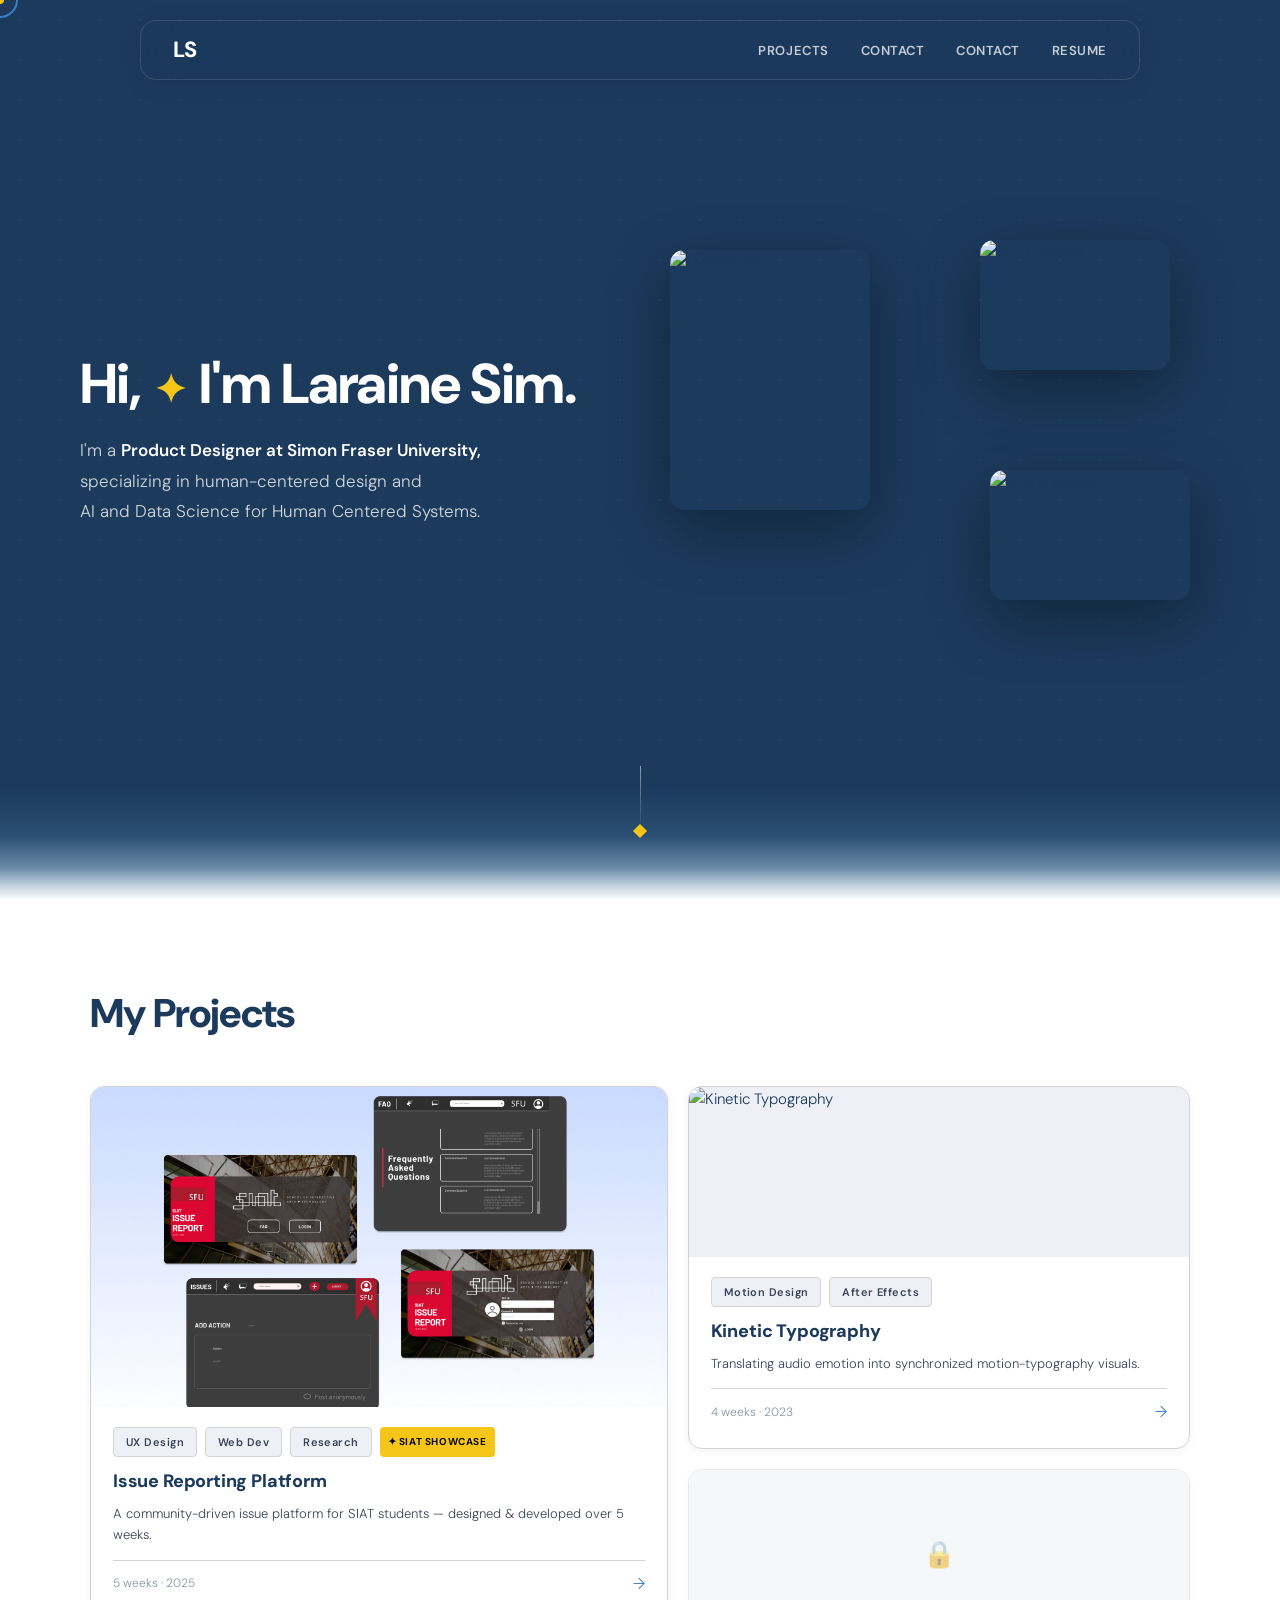
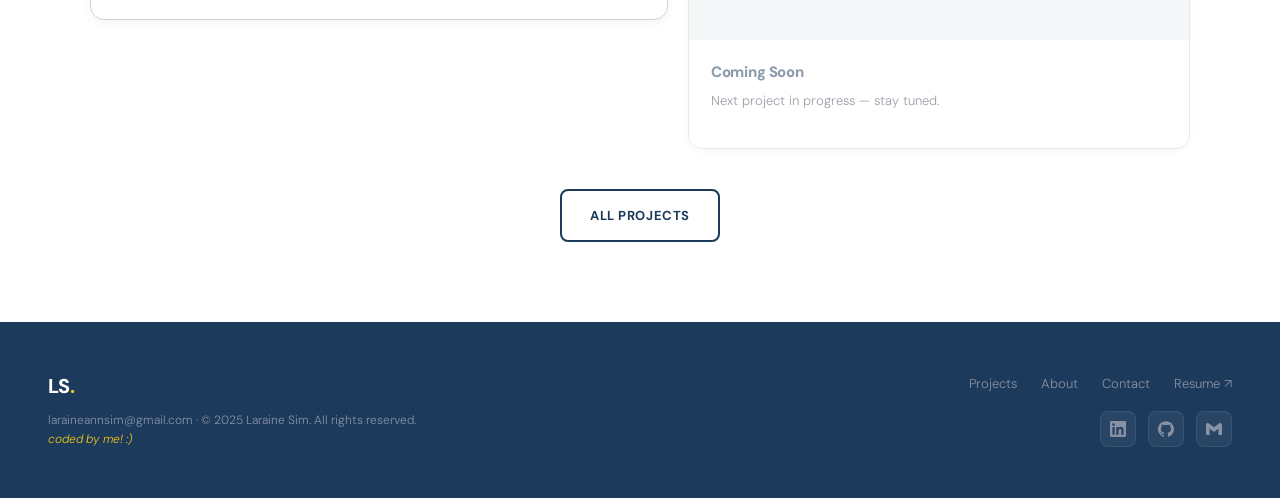
==== commit 533895eb: "New layout" ====
--- a/index.html
+++ b/index.html
@@ -11,181 +11,141 @@
     <div class="cursor-dot"></div>
     <div class="cursor-ring"></div>
 
-    <!-- ===================== NAV ===================== -->
-    <nav class="nav">
-      <a href="index.html" class="nav-logo">LS<span>.</span></a>
+    <!-- ===================== NAV (pill, floating) ===================== -->
+    <nav class="nav nav--dark" id="mainNav">
+      <a href="index.html" class="nav-logo">LS</a>
       <button class="nav-toggle" aria-label="Toggle menu">
         <span></span><span></span><span></span>
       </button>
       <ul class="nav-links">
-        <li><a href="projects.html">Projects</a></li>
-        <li><a href="about.html">About</a></li>
-        <li><a href="contact.html">Contact</a></li>
-        <li>
-          <a
-            href="https://drive.google.com/file/d/1U10L0qeT0MrT_OG-5EShGJ4zShYl49rG/view"
-            target="_blank"
-            class="nav-cta"
-            >Resume ↗</a
-          >
-        </li>
+        <li><a href="projects.html">projects</a></li>
+        <li><a href="contact.html">contact</a></li>
+        <li><a href="contact.html">contact</a></li>
+        <li><a href="https://drive.google.com/file/d/1U10L0qeT0MrT_OG-5EShGJ4zShYl49rG/view"
+               target="_blank">resume</a></li>
       </ul>
     </nav>
 
-    <!-- ===================== PAGE ===================== -->
     <main class="page">
-      <!-- ---- HERO ---- -->
-      <section class="hero">
-        <!-- dot grid background -->
-        <div class="hero-grid" aria-hidden="true"></div>
 
-        <!-- LEFT COLUMN -->
-        <div class="hero-left">
-          <div class="status-pill reveal stagger-child">
-            <span class="status-dot"></span>
-            Open for opportunities
+      <!-- ---- HERO (navy) ---- -->
+      <section class="hero" id="hero">
+
+        <!-- Left: headline + subtitle -->
+        <div class="hero-text">
+          <h1 class="hero-heading">
+            Hi, <span class="sparkle">✦</span> I'm Laraine Sim.
+          </h1>
+          <p class="hero-sub">
+            I'm a <strong>Product Designer at Simon Fraser University,</strong><br>
+            specializing in human-centered design and<br>
+            AI and Data Science for Human Centered Systems.
+          </p>
+        </div>
+
+        <!-- Right: scattered images -->
+        <div class="hero-images">
+          <div class="hero-img hero-img--me">
+            <img src="homepageImages/mewithWater.png" alt="Laraine Sim" />
           </div>
-
-          <p class="hero-eyebrow reveal stagger-child">From the desk of —</p>
-
-          <h1 class="hero-name reveal stagger-child">
-            Laraine<br /><em>Sim.</em>
-          </h1>
-
-          <p class="hero-role reveal stagger-child">
-            <strong>UI/UX Designer</strong> &amp; Product Designer
-          </p>
-
-          <p class="hero-bio reveal stagger-child">
-            I design and build digital experiences that are clear, and
-            intentional, I'm currently studying at the School of Interactive
-            Arts and Technology at SFU, where design meets research.
-            <br /><br />
-            Proud Trekkie 🖖 &amp; lover of typography.
-          </p>
-
-          <div class="hero-cta-row reveal stagger-child">
-            <a href="projects.html" class="btn btn-primary">View Projects →</a>
-            <a
-              href="https://drive.google.com/file/d/1U10L0qeT0MrT_OG-5EShGJ4zShYl49rG/view"
-              target="_blank"
-              class="btn btn-yellow"
-              >Resume ↗</a
-            >
+          <div class="hero-img hero-img--sfu">
+            <img src="homepageImages/sfu.png" alt="SFU Campus" />
           </div>
-
-          <div class="hero-meta reveal">
-            <div class="scroll-line"></div>
-            Vancouver, BC &nbsp;·&nbsp; <span id="hero-clock">--:--</span>
+          <div class="hero-img hero-img--ai">
+            <img src="homepageImages/ai.png" alt="AI and design" />
           </div>
         </div>
 
-        <!-- RIGHT COLUMN — project cards -->
-        <div class="hero-right">
-          <p class="hero-right-label reveal">Selected work</p>
+        <!-- Scroll indicator: vertical line + diamond -->
+        <div class="scroll-indicator">
+          <div class="scroll-indicator-line"></div>
+          <div class="scroll-indicator-diamond"></div>
+        </div>
 
-          <!-- Card 1: IAT235 Issue Reporting Platform -->
-          <a href="iat235.html" class="hero-project-card reveal stagger-child">
-            <div class="hpc-img">
-              <!--
-                REAL IMAGE — update this src if your path differs.
-                If the image fails to load, the striped placeholder shows automatically.
-              -->
-              <img
-                src="/Reporting/IntroScreen.png"
-                alt="Issue Reporting Platform screenshot"
-                onerror="this.style.display='none'; this.nextElementSibling.style.display='flex';"
-              />
-              <div class="hpc-img-placeholder" style="display: none">
-                <span class="hpc-placeholder-icon">🗂</span>
-                <span class="hpc-placeholder-hint">Add image</span>
-                <code class="hpc-placeholder-path"
-                  >/Reporting/IntroScreen.png</code
-                >
+      </section>
+      <!-- hero ends — ::after gradient provides the seamless navy→white transition -->
+
+      <!-- ---- MY PROJECTS (white bg) ---- -->
+      <section class="projects-preview">
+        <div class="projects-inner">
+          <h2 class="projects-heading">My Projects</h2>
+
+          <div class="project-grid stagger-group">
+
+            <!-- Card 1: Large left -->
+            <a href="iat235.html" class="project-card project-card--large stagger-child reveal">
+              <div class="project-card-img">
+                <img src="Reporting/IntroScreen.png" alt="Issue Reporting Platform" />
+                <div class="project-card-overlay">
+                  <span class="project-card-cta">View Case Study →</span>
+                </div>
               </div>
-              <div class="hpc-img-overlay">
-                <span class="hpc-num">01</span>
+              <div class="project-card-info">
+                <div class="project-card-tags">
+                  <span class="tag">UX Design</span>
+                  <span class="tag">Web Dev</span>
+                  <span class="tag">Research</span>
+                  <span class="chip" style="font-size:10px;padding:3px 8px">✦ SIAT Showcase</span>
+                </div>
+                <h3 class="project-card-title">Issue Reporting Platform</h3>
+                <p class="project-card-desc">A community-driven issue platform for SIAT students — designed &amp; developed over 5 weeks.</p>
+                <div class="project-card-meta">
+                  <span>5 weeks · 2025</span>
+                  <span class="project-card-arrow">→</span>
+                </div>
               </div>
+            </a>
+
+            <!-- Right column: 2 stacked -->
+            <div class="project-col-right">
+
+              <a href="iat100.html" class="project-card project-card--small stagger-child reveal">
+                <div class="project-card-img">
+                  <img src="indeximages/typographyvid.gif" alt="Kinetic Typography" />
+                  <div class="project-card-overlay">
+                    <span class="project-card-cta">View Case Study →</span>
+                  </div>
+                </div>
+                <div class="project-card-info">
+                  <div class="project-card-tags">
+                    <span class="tag">Motion Design</span>
+                    <span class="tag">After Effects</span>
+                  </div>
+                  <h3 class="project-card-title">Kinetic Typography</h3>
+                  <p class="project-card-desc">Translating audio emotion into synchronized motion-typography visuals.</p>
+                  <div class="project-card-meta">
+                    <span>4 weeks · 2023</span>
+                    <span class="project-card-arrow">→</span>
+                  </div>
+                </div>
+              </a>
+
+              <!-- 3rd card: coming soon -->
+              <div class="project-card project-card--small stagger-child reveal"
+                   style="opacity:0.5;pointer-events:none;">
+                <div class="project-card-img"
+                     style="height:170px;background:var(--grey-100);display:flex;align-items:center;justify-content:center;">
+                  <span style="font-size:26px;">🔒</span>
+                </div>
+                <div class="project-card-info">
+                  <h3 class="project-card-title" style="font-size:15px;">Coming Soon</h3>
+                  <p class="project-card-desc">Next project in progress — stay tuned.</p>
+                </div>
+              </div>
+
             </div>
-            <div class="hpc-info">
-              <div class="hpc-tags">
-                <span class="tag">UX Design</span>
-                <span class="tag">Web Dev</span>
-                <span class="chip hpc-chip">✦ SIAT Showcase</span>
-              </div>
-              <h3 class="hpc-title">Issue Reporting Platform</h3>
-              <p class="hpc-desc">
-                Community-driven reporting for SIAT students — 5 weeks, 2025
-              </p>
-              <span class="hpc-arrow">→</span>
-            </div>
-          </a>
+          </div>
 
-          <!-- Card 2: IAT100 Kinetic Typography -->
-          <a href="iat100.html" class="hero-project-card reveal stagger-child">
-            <div class="hpc-img">
-              <!--
-                REAL IMAGE — the GIF from your existing index.html.
-                Falls back to placeholder automatically if path not found.
-              -->
-              <img
-                src="/indeximages/typographyvid.gif"
-                alt="Kinetic Typography video preview"
-                onerror="this.style.display='none'; this.nextElementSibling.style.display='flex';"
-              />
-              <div class="hpc-img-placeholder" style="display: none">
-                <span class="hpc-placeholder-icon">🎬</span>
-                <span class="hpc-placeholder-hint">Add GIF</span>
-                <code class="hpc-placeholder-path"
-                  >/indeximages/typographyvid.gif</code
-                >
-              </div>
-              <div class="hpc-img-overlay">
-                <span class="hpc-num">02</span>
-              </div>
-            </div>
-            <div class="hpc-info">
-              <div class="hpc-tags">
-                <span class="tag">Motion Design</span>
-                <span class="tag">After Effects</span>
-              </div>
-              <h3 class="hpc-title">Kinetic Typography Video</h3>
-              <p class="hpc-desc">
-                Audio-synced motion typography — 4 weeks, 2023
-              </p>
-              <span class="hpc-arrow">→</span>
-            </div>
-          </a>
-
-          <!-- Card 3: Coming soon placeholder -->
-          <div
-            class="hero-project-card hpc-soon reveal stagger-child"
-            aria-hidden="true"
-          >
-            <div class="hpc-img">
-              <div class="hpc-img-placeholder">
-                <span
-                  class="hpc-placeholder-icon"
-                  style="font-size: 20px; opacity: 0.3"
-                  >＋</span
-                >
-                <span class="hpc-placeholder-hint">Coming soon</span>
-              </div>
-            </div>
-            <div class="hpc-info">
-              <div class="hpc-tags"><span class="tag">In progress</span></div>
-              <h3 class="hpc-title" style="color: var(--grey-400)">
-                Next project
-              </h3>
-              <p class="hpc-desc">Something new is in the works —</p>
-            </div>
+          <div class="projects-footer reveal">
+            <a href="projects.html" class="btn btn-outline">All Projects</a>
           </div>
         </div>
       </section>
+
     </main>
 
     <!-- ---- FOOTER ---- -->
-    <footer class="footer">
+    <footer class="footer" style="margin-top:0">
       <div class="footer-logo-group">
         <div class="footer-logo">LS<span>.</span></div>
         <p class="footer-copy">
@@ -198,50 +158,17 @@
           <a href="projects.html">Projects</a>
           <a href="about.html">About</a>
           <a href="contact.html">Contact</a>
-          <a
-            href="https://drive.google.com/file/d/1U10L0qeT0MrT_OG-5EShGJ4zShYl49rG/view"
-            target="_blank"
-            >Resume ↗</a
-          >
+          <a href="https://drive.google.com/file/d/1U10L0qeT0MrT_OG-5EShGJ4zShYl49rG/view" target="_blank">Resume ↗</a>
         </nav>
         <div class="footer-socials">
-          <!-- LinkedIn -->
-          <a
-            href="https://www.linkedin.com/in/laraine-sim"
-            target="_blank"
-            class="footer-social-link"
-            aria-label="LinkedIn"
-          >
-            <svg viewBox="0 0 24 24" xmlns="http://www.w3.org/2000/svg">
-              <path
-                d="M20.447 20.452h-3.554v-5.569c0-1.328-.027-3.037-1.852-3.037-1.853 0-2.136 1.445-2.136 2.939v5.667H9.351V9h3.414v1.561h.046c.477-.9 1.637-1.85 3.37-1.85 3.601 0 4.267 2.37 4.267 5.455v6.286zM5.337 7.433a2.062 2.062 0 0 1-2.063-2.065 2.064 2.064 0 1 1 2.063 2.065zm1.782 13.019H3.555V9h3.564v11.452zM22.225 0H1.771C.792 0 0 .774 0 1.729v20.542C0 23.227.792 24 1.771 24h20.451C23.2 24 24 23.227 24 22.271V1.729C24 .774 23.2 0 22.222 0h.003z"
-              />
-            </svg>
+          <a href="https://www.linkedin.com/in/laraine-sim" target="_blank" class="footer-social-link" aria-label="LinkedIn">
+            <svg viewBox="0 0 24 24" xmlns="http://www.w3.org/2000/svg"><path d="M20.447 20.452h-3.554v-5.569c0-1.328-.027-3.037-1.852-3.037-1.853 0-2.136 1.445-2.136 2.939v5.667H9.351V9h3.414v1.561h.046c.477-.9 1.637-1.85 3.37-1.85 3.601 0 4.267 2.37 4.267 5.455v6.286zM5.337 7.433a2.062 2.062 0 0 1-2.063-2.065 2.064 2.064 0 1 1 2.063 2.065zm1.782 13.019H3.555V9h3.564v11.452zM22.225 0H1.771C.792 0 0 .774 0 1.729v20.542C0 23.227.792 24 1.771 24h20.451C23.2 24 24 23.227 24 22.271V1.729C24 .774 23.2 0 22.222 0h.003z"/></svg>
           </a>
-          <!-- GitHub -->
-          <a
-            href="https://github.com/larainesim"
-            target="_blank"
-            class="footer-social-link"
-            aria-label="GitHub"
-          >
-            <svg viewBox="0 0 24 24" xmlns="http://www.w3.org/2000/svg">
-              <path
-                d="M12 .297c-6.63 0-12 5.373-12 12 0 5.303 3.438 9.8 8.205 11.385.6.113.82-.258.82-.577 0-.285-.01-1.04-.015-2.04-3.338.724-4.042-1.61-4.042-1.61C4.422 18.07 3.633 17.7 3.633 17.7c-1.087-.744.084-.729.084-.729 1.205.084 1.838 1.236 1.838 1.236 1.07 1.835 2.809 1.305 3.495.998.108-.776.417-1.305.76-1.605-2.665-.3-5.466-1.332-5.466-5.93 0-1.31.465-2.38 1.235-3.22-.135-.303-.54-1.523.105-3.176 0 0 1.005-.322 3.3 1.23.96-.267 1.98-.399 3-.405 1.02.006 2.04.138 3 .405 2.28-1.552 3.285-1.23 3.285-1.23.645 1.653.24 2.873.12 3.176.765.84 1.23 1.91 1.23 3.22 0 4.61-2.805 5.625-5.475 5.92.42.36.81 1.096.81 2.22 0 1.606-.015 2.896-.015 3.286 0 .315.21.69.825.57C20.565 22.092 24 17.592 24 12.297c0-6.627-5.373-12-12-12"
-              />
-            </svg>
+          <a href="https://github.com/larainesim" target="_blank" class="footer-social-link" aria-label="GitHub">
+            <svg viewBox="0 0 24 24" xmlns="http://www.w3.org/2000/svg"><path d="M12 .297c-6.63 0-12 5.373-12 12 0 5.303 3.438 9.8 8.205 11.385.6.113.82-.258.82-.577 0-.285-.01-1.04-.015-2.04-3.338.724-4.042-1.61-4.042-1.61C4.422 18.07 3.633 17.7 3.633 17.7c-1.087-.744.084-.729.084-.729 1.205.084 1.838 1.236 1.838 1.236 1.07 1.835 2.809 1.305 3.495.998.108-.776.417-1.305.76-1.605-2.665-.3-5.466-1.332-5.466-5.93 0-1.31.465-2.38 1.235-3.22-.135-.303-.54-1.523.105-3.176 0 0 1.005-.322 3.3 1.23.96-.267 1.98-.399 3-.405 1.02.006 2.04.138 3 .405 2.28-1.552 3.285-1.23 3.285-1.23.645 1.653.24 2.873.12 3.176.765.84 1.23 1.91 1.23 3.22 0 4.61-2.805 5.625-5.475 5.92.42.36.81 1.096.81 2.22 0 1.606-.015 2.896-.015 3.286 0 .315.21.69.825.57C20.565 22.092 24 17.592 24 12.297c0-6.627-5.373-12-12-12"/></svg>
           </a>
-          <!-- Email -->
-          <a
-            href="mailto:laraineannsim@gmail.com"
-            class="footer-social-link"
-            aria-label="Email"
-          >
-            <svg viewBox="0 0 24 24" xmlns="http://www.w3.org/2000/svg">
-              <path
-                d="M24 5.457v13.909c0 .904-.732 1.636-1.636 1.636h-3.819V11.73L12 16.64l-6.545-4.91v9.273H1.636A1.636 1.636 0 0 1 0 19.366V5.457c0-2.023 2.309-3.178 3.927-1.964L5.455 4.64 12 9.548l6.545-4.91 1.528-1.145C21.69 2.28 24 3.434 24 5.457z"
-              />
-            </svg>
+          <a href="mailto:laraineannsim@gmail.com" class="footer-social-link" aria-label="Email">
+            <svg viewBox="0 0 24 24" xmlns="http://www.w3.org/2000/svg"><path d="M24 5.457v13.909c0 .904-.732 1.636-1.636 1.636h-3.819V11.73L12 16.64l-6.545-4.91v9.273H1.636A1.636 1.636 0 0 1 0 19.366V5.457c0-2.023 2.309-3.178 3.927-1.964L5.455 4.64 12 9.548l6.545-4.91 1.528-1.145C21.69 2.28 24 3.434 24 5.457z"/></svg>
           </a>
         </div>
       </div>
@@ -249,5 +176,14 @@
 
     <script src="js/main.js"></script>
     <script src="js/home.js"></script>
+    <script>
+      /* Nav: switch dark/light as hero scrolls out */
+      const nav = document.getElementById('mainNav');
+      const hero = document.getElementById('hero');
+      const io = new IntersectionObserver(([e]) => {
+        nav.classList.toggle('nav--dark', e.isIntersecting);
+      }, { threshold: 0.05 });
+      io.observe(hero);
+    </script>
   </body>
-</html>
+</html>
--- a/css/style.css
+++ b/css/style.css
@@ -1,91 +1,95 @@
 /* ============================================================
    LARAINE SIM PORTFOLIO — GLOBAL STYLES
-   Brand: Blue, White, Grey, Black + Yellow highlight
-   Aesthetic: Modern editorial, playful 3D folder system
+   Brand: Deep Navy, White, Blue-Mid, Gold accent
+   Font: Asta Sans Light (semi-bold / extra-bold)
    ============================================================ */
 
 /* ---------- FONTS ---------- */
-@import url("https://fonts.googleapis.com/css2?family=Syne:wght@400;500;600;700;800&family=DM+Mono:ital,wght@0,300;0,400;0,500;1,300&family=Fraunces:ital,opsz,wght@0,9..144,300;0,9..144,600;0,9..144,700;1,9..144,300&family=Exo:wght@300;400;500;600;700&family=Oooh+Baby&display=swap");
+@import url("https://fonts.googleapis.com/css2?family=DM+Sans:ital,opsz,wght@0,9..40,200;0,9..40,300;0,9..40,400;0,9..40,600;0,9..40,800;1,9..40,300&display=swap");
+
+/* Asta Sans Light — loaded via @font-face if available locally,
+   falling back to DM Sans which is visually close (clean geometric sans) */
+@font-face {
+  font-family: "Asta Sans";
+  src: local("Asta Sans Light"), local("AstaSans-Light");
+  font-weight: 300;
+  font-style: normal;
+}
+@font-face {
+  font-family: "Asta Sans";
+  src: local("Asta Sans SemiBold"), local("AstaSans-SemiBold");
+  font-weight: 600;
+  font-style: normal;
+}
+@font-face {
+  font-family: "Asta Sans";
+  src: local("Asta Sans ExtraBold"), local("AstaSans-ExtraBold");
+  font-weight: 800;
+  font-style: normal;
+}
 
 /* ---------- DESIGN TOKENS ---------- */
 :root {
   /* Core palette */
-  --blue-dark: #0a1628; /* near-black navy */
-  --blue-mid: #1e3a5f; /* deep blue */
-  --blue-bright: #2563eb; /* interaction blue */
-  --blue-light: #dbeafe; /* tint */
-  --white: #f8f9fc;
-  --grey-100: #eef0f5;
-  --grey-200: #d4d8e2;
-  --grey-400: #8892a4;
-  --grey-700: #3a4357;
-  --black: #050a14;
-  --yellow: #f5c518; /* highlight accent */
+  --blue-dark:   #1b3a5c;   /* deep navy */
+  --blue-mid:    #2b5d8e;   /* mid blue */
+  --blue-bright: #3d7cc9;   /* interaction blue */
+  --blue-light:  #dbeafe;
+  --white:       #ffffff;
+  --off-white:   #f7f8fa;
+  --grey-100:    #eef0f5;
+  --grey-200:    #d3d3d3;
+  --grey-400:    #8892a4;
+  --grey-700:    #3a4357;
+  --black:       #050a14;
+  --yellow:      #f5c518;   /* gold accent */
   --yellow-pale: #fef9e7;
 
   /* Semantic */
-  --bg: var(--white);
-  --surface: #ffffff;
+  --bg:           var(--white);
+  --surface:      #ffffff;
   --text-primary: var(--blue-dark);
-  --text-muted: var(--grey-400);
-  --border: var(--grey-200);
-
-  /* Typography */
-  --font-display: "Exo", sans-serif;
-  --font-body: "DM Mono", monospace;
-  --font-serif: "Oooh Baby", serif;
+  --text-muted:   var(--grey-400);
+  --border:       var(--grey-200);
+
+  /* Typography — Asta Sans with DM Sans fallback */
+  --font-display: "Asta Sans", "DM Sans", sans-serif;
+  --font-body:    "Asta Sans", "DM Sans", sans-serif;
 
   /* Spacing */
   --nav-h: 68px;
 
   /* Shadows */
-  --shadow-sm: 0 2px 8px rgba(10, 22, 40, 0.06);
-  --shadow-md: 0 6px 24px rgba(10, 22, 40, 0.1);
-  --shadow-lg: 0 16px 48px rgba(10, 22, 40, 0.16);
-  --shadow-xl: 0 32px 80px rgba(10, 22, 40, 0.22);
+  --shadow-sm: 0 2px 8px rgba(27, 58, 92, 0.06);
+  --shadow-md: 0 6px 24px rgba(27, 58, 92, 0.1);
+  --shadow-lg: 0 16px 48px rgba(27, 58, 92, 0.16);
+  --shadow-xl: 0 32px 80px rgba(27, 58, 92, 0.22);
 }
 
 /* ---------- RESET ---------- */
-*,
-*::before,
-*::after {
+*, *::before, *::after {
   box-sizing: border-box;
   margin: 0;
   padding: 0;
 }
-html {
-  scroll-behavior: smooth;
-}
+html { scroll-behavior: smooth; }
 body {
   font-family: var(--font-body);
+  font-weight: 300;
   background: var(--bg);
   color: var(--text-primary);
   font-size: 15px;
   line-height: 1.65;
   overflow-x: hidden;
-  cursor: none; /* custom cursor active */
-}
-img {
-  display: block;
-  max-width: 100%;
-}
-a {
-  color: inherit;
-  text-decoration: none;
-}
-ul {
-  list-style: none;
-}
-button {
   cursor: none;
-  font-family: inherit;
-  border: none;
-  background: none;
-}
+}
+img { display: block; max-width: 100%; }
+a { color: inherit; text-decoration: none; }
+ul { list-style: none; }
+button { cursor: none; font-family: inherit; border: none; background: none; }
 
 /* ---------- CUSTOM CURSOR ---------- */
-.cursor-dot,
-.cursor-ring {
+.cursor-dot, .cursor-ring {
   position: fixed;
   border-radius: 50%;
   pointer-events: none;
@@ -102,8 +106,8 @@
   width: 36px;
   height: 36px;
   border: 2px solid var(--blue-bright);
-  transition: transform 0.12s cubic-bezier(0.25, 0.46, 0.45, 0.94), opacity 0.2s,
-    width 0.2s, height 0.2s, border-color 0.2s;
+  transition: transform 0.12s cubic-bezier(.25,.46,.45,.94), opacity 0.2s,
+              width 0.2s, height 0.2s, border-color 0.2s;
 }
 .cursor-ring.hovered {
   width: 56px;
@@ -111,32 +115,42 @@
   border-color: var(--yellow);
 }
 
-/* ---------- NAV ---------- */
+/* ---------- NAV — glass effect ---------- */
 .nav {
   position: fixed;
-  top: 0;
-  left: 0;
-  right: 0;
+  top: 0; left: 0; right: 0;
   height: var(--nav-h);
   display: flex;
   align-items: center;
   justify-content: space-between;
   padding: 0 48px;
-  background: rgba(248, 249, 252, 0.88);
-  backdrop-filter: blur(12px);
-  border-bottom: 1px solid var(--border);
+  background: rgba(211, 211, 211, 0.20);
+  backdrop-filter: blur(16px);
+  -webkit-backdrop-filter: blur(16px);
+  border-bottom: 1px solid rgba(211,211,211,0.3);
   z-index: 100;
-}
+  /* border-radius applied per-page via home.css override */
+}
+.nav--dark {
+  background: rgba(27, 58, 92, 0.25);
+  border-bottom-color: rgba(255,255,255,0.1);
+}
+.nav--dark .nav-logo { color: var(--white); }
+.nav--dark .nav-links a { color: rgba(255,255,255,0.8); }
+.nav--dark .nav-links a:hover,
+.nav--dark .nav-links a.active { color: var(--white); }
+.nav--dark .nav-toggle span { background: var(--white); }
+
 .nav-logo {
   font-family: var(--font-display);
   font-weight: 800;
   font-size: 22px;
   letter-spacing: -0.5px;
   color: var(--blue-dark);
-}
-.nav-logo span {
-  color: var(--yellow);
-}
+  transition: color 0.3s;
+}
+.nav-logo span { color: var(--yellow); }
+
 .nav-links {
   display: flex;
   gap: 32px;
@@ -155,23 +169,18 @@
 .nav-links a::after {
   content: "";
   position: absolute;
-  bottom: -4px;
-  left: 0;
-  right: 0;
+  bottom: -4px; left: 0; right: 0;
   height: 2px;
   background: var(--yellow);
   transform: scaleX(0);
   transform-origin: left;
-  transition: transform 0.25s cubic-bezier(0.25, 0.46, 0.45, 0.94);
+  transition: transform 0.25s cubic-bezier(.25,.46,.45,.94);
 }
 .nav-links a:hover,
-.nav-links a.active {
-  color: var(--blue-dark);
-}
+.nav-links a.active { color: var(--blue-dark); }
 .nav-links a:hover::after,
-.nav-links a.active::after {
-  transform: scaleX(1);
-}
+.nav-links a.active::after { transform: scaleX(1); }
+
 .nav-cta {
   background: var(--blue-dark);
   color: var(--white) !important;
@@ -181,19 +190,12 @@
   letter-spacing: 0.06em !important;
   transition: background 0.2s, transform 0.15s !important;
 }
-.nav-cta:hover {
-  background: var(--blue-bright) !important;
-  transform: translateY(-1px);
-}
-.nav-cta::after {
-  display: none !important;
-}
+.nav-cta:hover { background: var(--blue-bright) !important; transform: translateY(-1px); }
+.nav-cta::after { display: none !important; }
 
 /* ---------- PAGE WRAPPER ---------- */
-.page {
-  padding-top: var(--nav-h);
-  min-height: 100vh;
-}
+.page { padding-top: var(--nav-h); min-height: 100vh; }
+
 /* ---------- FOOTER ---------- */
 .footer {
   background: var(--blue-dark);
@@ -206,94 +208,45 @@
   gap: 16px;
   margin-top: 80px;
 }
-/* Logo + copyright stacked under it */
-.footer-logo-group {
-  display: flex;
-  flex-direction: column;
-  gap: 8px;
-}
+.footer-logo-group { display: flex; flex-direction: column; gap: 8px; }
 .footer-logo {
   font-family: var(--font-display);
   font-size: 20px;
   font-weight: 800;
   color: var(--white);
 }
-.footer-logo span {
-  color: var(--yellow);
-}
-.footer-copy {
-  font-size: 12px;
-  color: var(--grey-400);
-  line-height: 1.6;
-}
-/* "coded by me! :)" — a little personality */
-.footer-coded {
-  color: var(--yellow);
-  font-style: italic;
-}
-
-/* Nav links + social icons stacked in a column */
-.footer-right {
-  display: flex;
-  flex-direction: column;
-  align-items: flex-end;
-  gap: 16px;
-}
-.footer-links {
-  display: flex;
-  gap: 24px;
-}
-.footer-links a {
-  font-size: 13px;
-  color: var(--grey-400);
-  transition: color 0.2s;
-}
-.footer-links a:hover {
-  color: var(--yellow);
-}
-
-/* Social icon row */
-.footer-socials {
-  display: flex;
-  gap: 12px;
-  align-items: center;
-}
+.footer-logo span { color: var(--yellow); }
+.footer-copy { font-size: 12px; color: var(--grey-400); line-height: 1.6; }
+.footer-coded { color: var(--yellow); font-style: italic; }
+.footer-right { display: flex; flex-direction: column; align-items: flex-end; gap: 16px; }
+.footer-links { display: flex; gap: 24px; }
+.footer-links a { font-size: 13px; color: var(--grey-400); transition: color 0.2s; }
+.footer-links a:hover { color: var(--yellow); }
+.footer-socials { display: flex; gap: 12px; align-items: center; }
 .footer-social-link {
-  display: flex;
-  align-items: center;
-  justify-content: center;
-  width: 36px;
-  height: 36px;
+  display: flex; align-items: center; justify-content: center;
+  width: 36px; height: 36px;
   border-radius: 8px;
-  background: rgba(255, 255, 255, 0.06);
-  border: 1px solid rgba(255, 255, 255, 0.08);
+  background: rgba(255,255,255,0.06);
+  border: 1px solid rgba(255,255,255,0.08);
   color: var(--grey-400);
   transition: background 0.2s, color 0.2s, border-color 0.2s, transform 0.18s;
 }
 .footer-social-link:hover {
-  background: var(--yellow);
-  border-color: var(--yellow);
-  color: var(--black);
-  transform: translateY(-2px);
-}
-.footer-social-link svg {
-  width: 16px;
-  height: 16px;
-  fill: currentColor;
-  display: block;
-}
+  background: var(--yellow); border-color: var(--yellow);
+  color: var(--black); transform: translateY(-2px);
+}
+.footer-social-link svg { width: 16px; height: 16px; fill: currentColor; display: block; }
 
 /* ---------- SECTION UTILITIES ---------- */
-.section {
-  padding: 80px 48px;
-}
+.section { padding: 80px 48px; }
 .section-label {
   font-family: var(--font-body);
   font-size: 11px;
   letter-spacing: 0.14em;
   text-transform: uppercase;
   color: var(--blue-bright);
-  font-weight: 500;
+  font-weight: 600;
   margin-bottom: 12px;
   display: block;
 }
@@ -306,13 +259,12 @@
   color: var(--blue-dark);
 }
 .section-title em {
-  font-family: var(--font-serif);
   font-style: italic;
   font-weight: 300;
   color: var(--grey-400);
 }
 
-/* ---------- YELLOW HIGHLIGHT CHIP ---------- */
+/* ---------- CHIP ---------- */
 .chip {
   display: inline-flex;
   align-items: center;
@@ -342,54 +294,31 @@
   border-radius: 8px;
   transition: transform 0.18s, box-shadow 0.18s, background 0.18s;
 }
-.btn:hover {
-  transform: translateY(-2px);
-}
+.btn:hover { transform: translateY(-2px); }
 .btn-primary {
-  background: var(--blue-dark);
-  color: var(--white);
-  box-shadow: 0 4px 16px rgba(37, 99, 235, 0.25);
-}
-.btn-primary:hover {
-  background: var(--blue-bright);
-  box-shadow: 0 8px 24px rgba(37, 99, 235, 0.4);
-}
-.btn-outline {
-  border: 2px solid var(--blue-dark);
-  color: var(--blue-dark);
-}
-.btn-outline:hover {
-  background: var(--blue-dark);
-  color: var(--white);
-}
+  background: var(--blue-dark); color: var(--white);
+  box-shadow: 0 4px 16px rgba(61,124,201,0.25);
+}
+.btn-primary:hover { background: var(--blue-bright); box-shadow: 0 8px 24px rgba(61,124,201,0.4); }
+.btn-outline { border: 2px solid var(--blue-dark); color: var(--blue-dark); }
+.btn-outline:hover { background: var(--blue-dark); color: var(--white); }
 .btn-yellow {
-  background: var(--yellow);
-  color: var(--black);
-  box-shadow: 0 4px 16px rgba(245, 197, 24, 0.3);
-}
-.btn-yellow:hover {
-  box-shadow: 0 8px 24px rgba(245, 197, 24, 0.5);
-}
+  background: var(--yellow); color: var(--black);
+  box-shadow: 0 4px 16px rgba(245,197,24,0.3);
+}
+.btn-yellow:hover { box-shadow: 0 8px 24px rgba(245,197,24,0.5); }
 
 /* ---------- REVEAL ANIMATIONS ---------- */
 .reveal {
   opacity: 0;
   transform: translateY(24px);
-  transition: opacity 0.6s cubic-bezier(0.25, 0.46, 0.45, 0.94),
-    transform 0.6s cubic-bezier(0.25, 0.46, 0.45, 0.94);
-}
-.reveal.visible {
-  opacity: 1;
-  transform: translateY(0);
-}
-
-/* ---------- STAT CARD (data emphasis) ---------- */
-.stat-row {
-  display: flex;
-  gap: 24px;
-  flex-wrap: wrap;
-  margin: 32px 0;
-}
+  transition: opacity 0.6s cubic-bezier(.25,.46,.45,.94),
+              transform 0.6s cubic-bezier(.25,.46,.45,.94);
+}
+.reveal.visible { opacity: 1; transform: translateY(0); }
+
+/* ---------- STAT CARD ---------- */
+.stat-row { display: flex; gap: 24px; flex-wrap: wrap; margin: 32px 0; }
 .stat-card {
   background: var(--blue-dark);
   color: var(--white);
@@ -402,88 +331,254 @@
 }
 .stat-card::after {
   content: "";
-  position: absolute;
-  bottom: 0;
-  left: 0;
-  right: 0;
-  height: 3px;
-  background: var(--yellow);
+  position: absolute; bottom: 0; left: 0; right: 0;
+  height: 3px; background: var(--yellow);
 }
 .stat-num {
   font-family: var(--font-display);
-  font-size: 40px;
-  font-weight: 800;
-  color: var(--yellow);
-  line-height: 1;
-  margin-bottom: 4px;
+  font-size: 40px; font-weight: 800;
+  color: var(--yellow); line-height: 1; margin-bottom: 4px;
 }
 .stat-label {
-  font-size: 11px;
-  letter-spacing: 0.08em;
-  text-transform: uppercase;
-  color: var(--grey-400);
-}
-
-/* ---------- TAG / SKILL PILL ---------- */
+  font-size: 11px; letter-spacing: 0.08em;
+  text-transform: uppercase; color: var(--grey-400);
+}
+
+/* ---------- TAG ---------- */
 .tag {
   display: inline-block;
   padding: 5px 12px;
   background: var(--grey-100);
   border: 1px solid var(--border);
   border-radius: 4px;
-  font-size: 11px;
-  font-weight: 500;
+  font-size: 11px; font-weight: 600;
+  color: var(--grey-700); letter-spacing: 0.04em;
+}
+
+/* ---------- MOBILE NAV ---------- */
+.nav-toggle { display: none; flex-direction: column; gap: 5px; padding: 8px; }
+.nav-toggle span {
+  display: block; width: 22px; height: 2px;
+  background: var(--blue-dark); border-radius: 2px;
+  transition: transform 0.2s, opacity 0.2s;
+}
+
+/* ---------- CASE STUDY SHARED ---------- */
+.case-hero {
+  background: linear-gradient(135deg, var(--blue-dark) 0%, var(--blue-mid) 100%);
+  padding: 80px 48px 64px;
+  color: var(--white);
+}
+.case-hero-inner {
+  max-width: 900px;
+  margin: 0 auto;
+}
+.case-hero-inner--with-image {
+  max-width: 1100px;
+  display: grid;
+  grid-template-columns: 1fr 1fr;
+  gap: 64px;
+  align-items: center;
+}
+.hero-text-col { display: flex; flex-direction: column; gap: 0; }
+.case-hero-back {
+  display: inline-block;
+  font-size: 12px;
+  font-weight: 600;
+  letter-spacing: 0.06em;
+  text-transform: uppercase;
+  color: rgba(255,255,255,0.6);
+  margin-bottom: 32px;
+  transition: color 0.2s;
+}
+.case-hero-back:hover { color: var(--yellow); }
+.case-hero-title {
+  font-family: var(--font-display);
+  font-size: clamp(40px, 6vw, 72px);
+  font-weight: 800;
+  line-height: 1.05;
+  letter-spacing: -0.02em;
+  color: var(--white);
+  margin-bottom: 20px;
+}
+.case-hero-title em {
+  font-style: italic;
+  font-weight: 300;
+  color: var(--yellow);
+}
+.case-hero-desc {
+  font-size: 16px; line-height: 1.75;
+  color: rgba(255,255,255,0.75);
+  max-width: 540px;
+}
+.case-meta {
+  display: grid;
+  grid-template-columns: repeat(2, 1fr);
+  gap: 20px 32px;
+  margin-top: 40px;
+  padding-top: 32px;
+  border-top: 1px solid rgba(255,255,255,0.12);
+}
+.case-meta-label {
+  font-size: 10px; letter-spacing: 0.12em;
+  text-transform: uppercase;
+  color: rgba(255,255,255,0.45);
+  margin-bottom: 4px;
+}
+.case-meta-value {
+  font-family: var(--font-display);
+  font-size: 14px; font-weight: 600;
+  color: var(--white);
+}
+
+/* Case body */
+.case-body {
+  max-width: 760px;
+  margin: 0 auto;
+  padding: 64px 48px 80px;
+}
+.case-section-marker {
+  display: inline-block;
+  font-size: 10px;
+  font-weight: 700;
+  letter-spacing: 0.14em;
+  text-transform: uppercase;
+  color: var(--blue-bright);
+  margin-bottom: 8px;
+}
+.case-section-marker::before {
+  content: attr(data-num) " / ";
+  color: var(--grey-200);
+}
+.case-h2 {
+  font-family: var(--font-display);
+  font-size: clamp(24px, 3vw, 36px);
+  font-weight: 800;
+  letter-spacing: -0.02em;
+  color: var(--blue-dark);
+  margin: 8px 0 24px;
+}
+.case-h3 {
+  font-family: var(--font-display);
+  font-size: 18px; font-weight: 600;
+  color: var(--blue-dark);
+  margin: 32px 0 12px;
+}
+.case-p {
+  font-size: 15px; line-height: 1.85;
   color: var(--grey-700);
+  margin-bottom: 24px;
+}
+.case-img {
+  border-radius: 12px; overflow: hidden;
+  margin: 24px 0;
+  border: 1px solid var(--border);
+}
+.case-img img { width: 100%; height: 100%; object-fit: cover; display: block; }
+.case-caption {
+  font-size: 11px; letter-spacing: 0.06em;
+  text-transform: uppercase;
+  color: var(--grey-400);
+  margin: -12px 0 32px;
+  text-align: center;
+}
+.case-divider {
+  border: none; border-top: 1px solid var(--border);
+  margin: 56px 0;
+}
+.callout {
+  background: var(--off-white);
+  border-left: 3px solid var(--yellow);
+  border-radius: 0 8px 8px 0;
+  padding: 20px 24px;
+  margin: 24px 0;
+  font-size: 15px; line-height: 1.75;
+  color: var(--blue-dark);
+}
+.img-placeholder {
+  background: var(--grey-100);
+  display: flex; align-items: center; justify-content: center;
+  font-size: 12px; color: var(--grey-400);
   letter-spacing: 0.04em;
 }
-
-/* ---------- MOBILE NAV TOGGLE (hamburger) ---------- */
-.nav-toggle {
-  display: none;
-  flex-direction: column;
-  gap: 5px;
-  padding: 8px;
-}
-.nav-toggle span {
-  display: block;
-  width: 22px;
-  height: 2px;
-  background: var(--blue-dark);
-  border-radius: 2px;
-  transition: transform 0.2s, opacity 0.2s;
-}
+.img-placeholder img { width: 100%; height: 100%; object-fit: cover; }
+.reflection-list {
+  display: flex; flex-direction: column; gap: 24px;
+  margin: 24px 0;
+}
+.reflection-list li {
+  padding: 24px;
+  background: var(--off-white);
+  border-radius: 10px;
+  border: 1px solid var(--border);
+  font-size: 14px; line-height: 1.8; color: var(--grey-700);
+}
+.project-nav {
+  display: flex;
+  justify-content: space-between;
+  padding: 32px 48px;
+  border-top: 1px solid var(--border);
+  max-width: 760px;
+  margin: 0 auto;
+}
+.project-nav a {
+  font-family: var(--font-display);
+  font-size: 13px; font-weight: 600;
+  letter-spacing: 0.04em; text-transform: uppercase;
+  color: var(--blue-mid);
+  transition: color 0.2s;
+}
+.project-nav a:hover { color: var(--blue-bright); }
+
+/* ---------- PROJECT LIST (projects.html) ---------- */
+.project-row {
+  display: grid;
+  grid-template-columns: 56px 1fr auto;
+  gap: 32px;
+  align-items: start;
+  padding: 32px 0;
+  border-bottom: 1px solid var(--border);
+  transition: background 0.2s;
+}
+.project-row:hover { background: var(--off-white); margin: 0 -24px; padding-left: 24px; padding-right: 24px; }
+.project-row-num {
+  font-family: var(--font-display);
+  font-size: 13px; font-weight: 800;
+  color: var(--grey-200); letter-spacing: 0.06em;
+  padding-top: 4px;
+}
+.project-row-title {
+  font-family: var(--font-display);
+  font-size: 20px; font-weight: 800;
+  color: var(--blue-dark); margin-bottom: 8px;
+}
+.project-row-title span { color: var(--blue-bright); }
+.project-row-desc { font-size: 13px; color: var(--grey-700); margin-bottom: 12px; line-height: 1.65; }
+.project-row-tags { display: flex; gap: 8px; flex-wrap: wrap; }
+.project-row-meta { display: flex; flex-direction: column; align-items: flex-end; gap: 8px; padding-top: 4px; }
+.project-row-year { font-size: 12px; color: var(--grey-400); }
 
 /* ---------- RESPONSIVE ---------- */
 @media (max-width: 768px) {
-  .nav {
-    padding: 0 24px;
-  }
-  .nav-toggle {
-    display: flex;
-  }
+  .nav { padding: 0 24px; }
+  .nav-toggle { display: flex; }
   .nav-links {
     display: none;
-    position: absolute;
-    top: var(--nav-h);
-    left: 0;
-    right: 0;
-    background: var(--surface);
+    position: absolute; top: var(--nav-h); left: 0; right: 0;
+    background: rgba(255,255,255,0.95);
+    backdrop-filter: blur(12px);
     flex-direction: column;
-    padding: 24px;
-    border-bottom: 1px solid var(--border);
-    gap: 16px;
-    box-shadow: var(--shadow-md);
+    padding: 24px; border-bottom: 1px solid var(--border);
+    gap: 16px; box-shadow: var(--shadow-md);
   }
-  .nav-links.open {
-    display: flex;
-  }
-  .section {
-    padding: 60px 24px;
-  }
-  .footer {
-    padding: 32px 24px;
-  }
-  .stat-row {
-    gap: 12px;
-  }
-}
+  .nav-links.open { display: flex; }
+  .section { padding: 60px 24px; }
+  .footer { padding: 32px 24px; }
+  .stat-row { gap: 12px; }
+  .case-hero { padding: 60px 24px 48px; }
+  .case-hero-inner--with-image { grid-template-columns: 1fr; gap: 40px; }
+  .case-body { padding: 48px 24px 60px; }
+  .project-nav { padding: 24px; }
+  .project-row { grid-template-columns: 40px 1fr; }
+  .project-row-meta { display: none; }
+}
--- a/css/home.css
+++ b/css/home.css
@@ -1,432 +1,346 @@
 /* ============================================================
    HOME PAGE — Specific Styles
-   Hero: two-column editorial layout with live project cards
+   Matches reference screenshot exactly
    ============================================================ */
 
-/* ---- HERO ---- */
+/* ---- NAV OVERRIDE: pill shape, floating ---- */
+.nav {
+  top: 20px;
+  left: 140px;
+  right: 140px;
+  border-radius: 16px;
+  height: 60px;
+  padding: 0 32px;
+  background: rgba(211, 211, 211, 0.20);
+  backdrop-filter: blur(20px);
+  -webkit-backdrop-filter: blur(20px);
+  border: 1px solid rgba(255,255,255,0.18);
+  box-shadow: 0 4px 24px rgba(0,0,0,0.08);
+}
+
+/* On dark hero background: nav text goes white */
+.nav--dark {
+  background: rgba(27, 58, 92, 0.30);
+  border-color: rgba(255,255,255,0.12);
+}
+.nav--dark .nav-logo { color: var(--white); }
+.nav--dark .nav-links a { color: rgba(255,255,255,0.75); }
+.nav--dark .nav-links a:hover,
+.nav--dark .nav-links a.active { color: var(--white); }
+.nav--dark .nav-toggle span { background: var(--white); }
+/* on dark bg the cta stays readable */
+.nav--dark .nav-cta { background: rgba(255,255,255,0.15) !important; color: var(--white) !important; border: 1px solid rgba(255,255,255,0.25); }
+.nav--dark .nav-cta:hover { background: var(--yellow) !important; color: var(--black) !important; border-color: var(--yellow); }
+
+/* Logo on dark pill */
+.nav--dark .nav-logo span { color: var(--yellow); }
+
+/* ---- PAGE: no top padding — floating pill nav overlays the hero ---- */
+.page { padding-top: 0; }
+
+/* ---- HERO (navy blue section) ---- */
 .hero {
-  min-height: calc(100vh - var(--nav-h));
+  background: var(--blue-dark);
+  min-height: 100vh;
   display: grid;
   grid-template-columns: 1fr 1fr;
+  align-items: center;
+  padding: 120px 80px 140px;
   position: relative;
   overflow: hidden;
 }
 
-/* Dot-grid background */
-.hero-grid {
+/* Subtle noise/texture feel on blue */
+.hero::before {
+  content: "";
   position: absolute;
   inset: 0;
-  background-image: radial-gradient(
-    circle,
-    var(--grey-200) 1px,
-    transparent 1px
-  );
-  background-size: 28px 28px;
-  opacity: 0.55;
+  background-image: radial-gradient(circle, rgba(255,255,255,0.04) 1px, transparent 1px);
+  background-size: 40px 40px;
   pointer-events: none;
 }
 
-/* ---- LEFT COLUMN ---- */
-.hero-left {
-  position: relative;
-  z-index: 2;
-  padding: 60px 48px 80px 56px;
+/* Seamless CSS gradient fade: navy → white at very bottom of hero */
+.hero::after {
+  content: "";
+  position: absolute;
+  bottom: 0;
+  left: 0;
+  right: 0;
+  height: 160px;
+  background: linear-gradient(to bottom, transparent 0%, var(--blue-dark) 30%, #2a4f72 60%, #6b8ba8 80%, #c8d6e3 92%, var(--white) 100%);
+  pointer-events: none;
+  z-index: 0;
+}
+
+/* ---- HERO TEXT (left column) ---- */
+.hero-text {
+  position: relative;
+  z-index: 1;
+}
+
+.hero-heading {
+  font-family: var(--font-display);
+  font-size: clamp(36px, 4.5vw, 56px);
+  font-weight: 800;
+  line-height: 1.1;
+  letter-spacing: -0.02em;
+  color: var(--white);
+  margin-bottom: 20px;
+}
+
+/* The ✦ sparkle glyph — yellow */
+.hero-heading .sparkle {
+  color: var(--yellow);
+  font-size: 0.7em;
+  vertical-align: middle;
+  display: inline-block;
+  margin: 0 4px;
+}
+
+.hero-sub {
+  font-size: 17px;
+  font-weight: 300;
+  color: rgba(255,255,255,0.8);
+  line-height: 1.8;
+  max-width: 500px;
+  margin-bottom: 0;
+}
+
+.hero-sub strong {
+  font-weight: 600;
+  color: var(--white);
+}
+
+/* ---- SCROLL INDICATOR (center bottom) ---- */
+.scroll-indicator {
+  position: absolute;
+  bottom: 64px;
+  left: 50%;
+  transform: translateX(-50%);
   display: flex;
   flex-direction: column;
-  justify-content: center;
-}
-
-/* Availability pill */
-.status-pill {
-  display: inline-flex;
   align-items: center;
-  gap: 8px;
-  font-family: var(--font-body);
-  font-size: 11px;
-  color: var(--grey-700);
-  border: 1px solid var(--grey-200);
-  border-radius: 100px;
-  padding: 6px 14px;
-  background: var(--white);
-  letter-spacing: 0.04em;
-  width: fit-content;
-  margin-bottom: 28px;
-}
-
-.status-dot {
-  width: 7px;
-  height: 7px;
-  border-radius: 50%;
-  background: #22c55e;
-  flex-shrink: 0;
-  animation: statusPulse 2s infinite;
-}
-
-@keyframes statusPulse {
-  0% {
-    box-shadow: 0 0 0 0 rgba(34, 197, 94, 0.5);
-  }
-  70% {
-    box-shadow: 0 0 0 6px rgba(34, 197, 94, 0);
-  }
-  100% {
-    box-shadow: 0 0 0 0 rgba(34, 197, 94, 0);
-  }
-}
-
-/* Eyebrow */
-.hero-eyebrow {
-  font-family: var(--font-body);
-  font-size: 11px;
-  letter-spacing: 0.12em;
-  text-transform: uppercase;
-  color: var(--grey-400);
-  margin-bottom: 14px;
-}
-
-/* Big name */
-.hero-name {
-  font-family: var(--font-display);
-  font-size: clamp(52px, 7vw, 96px);
-  font-weight: 800;
-  line-height: 0.93;
-  letter-spacing: -0.04em;
-  color: var(--blue-dark);
-  margin-bottom: 20px;
-}
-
-.hero-name em {
-  font-family: var(--font-serif);
-  font-style: italic;
-  font-weight: 300;
-  color: var(--blue-bright);
-  letter-spacing: -0.02em;
-}
-
-/* Role line */
-.hero-role {
-  font-family: var(--font-display);
-  font-size: clamp(15px, 1.6vw, 19px);
-  font-weight: 300;
-  color: var(--grey-400);
-  letter-spacing: -0.01em;
-  margin-bottom: 28px;
-}
-
-.hero-role strong {
-  color: var(--grey-700);
-  font-weight: 600;
-}
-
-/* Bio */
-.hero-bio {
-  font-size: 13px;
-  line-height: 1.95;
-  color: var(--grey-700);
-  max-width: 390px;
-  margin-bottom: 32px;
-}
-
-/* CTA row */
-.hero-cta-row {
-  display: flex;
-  gap: 12px;
-  flex-wrap: wrap;
-  margin-bottom: 48px;
-}
-
-/* Location + live clock */
-.hero-meta {
-  display: flex;
-  align-items: center;
-  gap: 14px;
-  font-size: 10px;
-  letter-spacing: 0.1em;
-  text-transform: uppercase;
-  color: var(--grey-400);
-}
-
-.hero-meta span {
-  color: var(--blue-bright);
-  font-variant-numeric: tabular-nums;
-}
-
-.scroll-line {
-  width: 32px;
-  height: 1px;
-  background: var(--grey-200);
-  overflow: hidden;
-  position: relative;
-}
-
-.scroll-line::after {
-  content: "";
+  gap: 0;
+  z-index: 2;
+}
+
+.scroll-indicator-line {
+  width: 1px;
+  height: 56px;
+  background: linear-gradient(to bottom, rgba(255,255,255,0.5), rgba(255,255,255,0.05));
+}
+
+.scroll-indicator-diamond {
+  width: 10px;
+  height: 10px;
+  background: var(--yellow);
+  transform: rotate(45deg);
+  margin-top: 4px;
+}
+
+/* ---- HERO IMAGES (right column) ---- */
+.hero-images {
+  position: relative;
+  z-index: 1;
+  height: 420px;
+}
+
+.hero-img {
   position: absolute;
-  top: 0;
-  left: -100%;
-  width: 100%;
-  height: 100%;
-  background: var(--blue-bright);
-  animation: scrollSlide 2.2s ease-in-out infinite;
-}
-
-@keyframes scrollSlide {
-  0% {
-    left: -100%;
-  }
-  50% {
-    left: 0%;
-  }
-  100% {
-    left: 100%;
-  }
-}
-
-/* ---- RIGHT COLUMN ---- */
-.hero-right {
-  position: relative;
-  z-index: 2;
-  padding: 80px 56px 56px 32px;
-  display: flex;
-  flex-direction: column;
-  justify-content: center;
-  gap: 14px;
-}
-
-/* Subtle divider between columns */
-.hero-right::before {
-  content: "";
-  position: absolute;
-  left: 0;
-  top: 12%;
-  bottom: 12%;
-  width: 1px;
-  background: var(--grey-200);
-}
-
-.hero-right-label {
-  font-family: var(--font-body);
-  font-size: 10px;
-  letter-spacing: 0.12em;
-  text-transform: uppercase;
-  color: var(--grey-400);
-  margin-bottom: 4px;
-}
-
-/* ---- HERO PROJECT CARDS ---- */
-.hero-project-card {
-  background: var(--white);
-  border: 1px solid var(--grey-200);
   border-radius: 14px;
   overflow: hidden;
-  text-decoration: none;
-  display: flex;
-  transition: transform 0.28s cubic-bezier(0.25, 0.46, 0.45, 0.94),
-    box-shadow 0.28s, border-color 0.2s;
-}
-
-.hero-project-card:hover {
-  transform: translateY(-4px);
-  box-shadow: 0 12px 36px rgba(10, 22, 40, 0.1);
-  border-color: var(--grey-400);
-}
-
-/* Image panel */
-.hpc-img {
-  width: 140px;
-  flex-shrink: 0;
-  position: relative;
-  overflow: hidden;
-  background: var(--grey-100);
-}
-
-.hpc-img img {
+  box-shadow: 0 20px 60px rgba(0,0,0,0.35);
+}
+
+.hero-img img {
   width: 100%;
   height: 100%;
   object-fit: cover;
   display: block;
-  transition: transform 0.4s cubic-bezier(0.25, 0.46, 0.45, 0.94);
-}
-
-.hero-project-card:hover .hpc-img img {
-  transform: scale(1.06);
-}
-
-/* Striped placeholder — shows when image fails or is missing */
-.hpc-img-placeholder {
-  width: 100%;
-  min-height: 118px;
-  height: 100%;
-  display: flex;
-  flex-direction: column;
-  align-items: center;
-  justify-content: center;
-  gap: 6px;
-  background: repeating-linear-gradient(
-    -45deg,
-    var(--grey-100),
-    var(--grey-100) 6px,
-    var(--white) 6px,
-    var(--white) 12px
-  );
-}
-
-.hpc-placeholder-icon {
-  font-size: 22px;
-  opacity: 0.35;
-}
-
-.hpc-placeholder-hint {
-  font-family: var(--font-body);
-  font-size: 9px;
-  letter-spacing: 0.1em;
-  text-transform: uppercase;
-  color: var(--grey-400);
-}
-
-.hpc-placeholder-path {
-  font-family: var(--font-body);
-  font-size: 8px;
-  color: var(--grey-400);
-  opacity: 0.5;
-  text-align: center;
-  padding: 0 8px;
-  word-break: break-all;
-}
-
-/* Dark gradient + card number overlay */
-.hpc-img-overlay {
-  position: absolute;
-  inset: 0;
-  background: linear-gradient(
-    135deg,
-    rgba(10, 22, 40, 0.55) 0%,
-    transparent 55%
-  );
-  display: flex;
-  align-items: flex-start;
-  padding: 10px 12px;
-  pointer-events: none;
-}
-
-.hpc-num {
+}
+
+/* Portrait — largest, top left of the image cluster */
+.hero-img--me {
+  width: 200px;
+  height: 260px;
+  top: 20px;
+  left: 30px;
+  z-index: 3;
+  animation: floatA 6s ease-in-out infinite;
+}
+
+/* SFU campus — top right, landscape */
+.hero-img--sfu {
+  width: 190px;
+  height: 130px;
+  top: 10px;
+  right: 30px;
+  z-index: 2;
+  border-radius: 14px;
+  animation: floatB 7s ease-in-out infinite;
+}
+
+/* AI/abstract — bottom right */
+.hero-img--ai {
+  width: 200px;
+  height: 130px;
+  bottom: 50px;
+  right: 10px;
+  z-index: 2;
+  border-radius: 14px;
+  animation: floatC 8s ease-in-out infinite;
+}
+
+@keyframes floatA {
+  0%, 100% { transform: translateY(0px); }
+  50%       { transform: translateY(-10px); }
+}
+@keyframes floatB {
+  0%, 100% { transform: translateY(0px) rotate(1.5deg); }
+  50%       { transform: translateY(-7px) rotate(1.5deg); }
+}
+@keyframes floatC {
+  0%, 100% { transform: translateY(0px) rotate(-1deg); }
+  50%       { transform: translateY(-6px) rotate(-1deg); }
+}
+
+/* ---- PROJECTS SECTION (white bg, follows hero) ---- */
+.projects-preview {
+  background: var(--white);
+  padding: 80px 80px 80px;
+  max-width: 100%;
+}
+
+.projects-inner {
+  max-width: 1100px;
+  margin: 0 auto;
+}
+
+.projects-heading {
   font-family: var(--font-display);
-  font-size: 11px;
-  font-weight: 800;
-  color: rgba(255, 255, 255, 0.85);
-  letter-spacing: 0.06em;
-}
-
-/* Info panel */
-.hpc-info {
-  padding: 16px 20px;
-  display: flex;
-  flex-direction: column;
-  justify-content: center;
-  gap: 5px;
-  flex: 1;
-  min-width: 0;
-}
-
-.hpc-tags {
-  display: flex;
-  gap: 6px;
-  flex-wrap: wrap;
-  margin-bottom: 2px;
-}
-
-/* Override chip size inside cards */
-.hpc-chip {
-  font-size: 10px !important;
-  padding: 3px 8px !important;
-}
-
-.hpc-title {
-  font-family: var(--font-display);
-  font-size: 16px;
+  font-size: clamp(28px, 3.5vw, 40px);
   font-weight: 800;
   color: var(--blue-dark);
+  margin-bottom: 40px;
+  letter-spacing: -0.02em;
+}
+
+/* Project grid: 1 large left + 2 stacked right */
+.project-grid {
+  display: grid;
+  grid-template-columns: 1.15fr 1fr;
+  gap: 20px;
+  align-items: start;
+}
+
+/* Cards */
+.project-card {
+  display: block;
+  border-radius: 14px;
+  overflow: hidden;
+  background: var(--white);
+  border: 1px solid var(--border);
+  box-shadow: var(--shadow-sm);
+  transition: transform 0.35s cubic-bezier(.25,.46,.45,.94), box-shadow 0.35s;
+  position: relative;
+}
+.project-card:hover {
+  transform: translateY(-8px);
+  box-shadow: var(--shadow-lg);
+}
+
+/* Image shown first, on top */
+.project-card-img {
+  position: relative;
+  overflow: hidden;
+  background: var(--grey-100);
+}
+.project-card--large .project-card-img { height: 320px; }
+.project-card--small .project-card-img { height: 170px; }
+
+.project-card-img img {
+  width: 100%; height: 100%;
+  object-fit: cover; display: block;
+  transition: transform 0.45s cubic-bezier(.25,.46,.45,.94);
+}
+.project-card:hover .project-card-img img { transform: scale(1.05); }
+
+/* Hover overlay */
+.project-card-overlay {
+  position: absolute; inset: 0;
+  background: rgba(27,58,92,0.72);
+  display: flex; align-items: center; justify-content: center;
+  opacity: 0;
+  transition: opacity 0.3s;
+}
+.project-card:hover .project-card-overlay { opacity: 1; }
+
+.project-card-cta {
+  color: var(--white);
+  font-family: var(--font-display);
+  font-weight: 700; font-size: 13px;
+  letter-spacing: 0.06em; text-transform: uppercase;
+  border: 2px solid var(--yellow);
+  padding: 10px 22px; border-radius: 6px;
+  transform: translateY(8px);
+  transition: transform 0.3s;
+}
+.project-card:hover .project-card-cta { transform: translateY(0); }
+
+/* Card info below image */
+.project-card-info { padding: 20px 22px 22px; }
+.project-card-tags { display: flex; gap: 8px; flex-wrap: wrap; margin-bottom: 10px; }
+.project-card-title {
+  font-family: var(--font-display);
+  font-size: 18px; font-weight: 800;
+  color: var(--blue-dark); margin-bottom: 6px;
   letter-spacing: -0.01em;
-  line-height: 1.2;
-  white-space: nowrap;
-  overflow: hidden;
-  text-overflow: ellipsis;
-}
-
-.hpc-desc {
-  font-size: 11px;
-  color: var(--grey-400);
-  line-height: 1.65;
-}
-
-.hpc-arrow {
-  font-size: 15px;
-  color: var(--grey-200);
-  transition: color 0.2s, transform 0.2s;
-  align-self: flex-end;
-  margin-top: 4px;
-}
-
-.hero-project-card:hover .hpc-arrow {
-  color: var(--blue-bright);
-  transform: translateX(3px);
-}
-
-/* Coming-soon card variant */
-.hpc-soon {
-  pointer-events: none;
-  border-style: dashed;
-  opacity: 0.7;
-}
-
-.hpc-soon .hpc-title {
-  color: var(--grey-400);
-}
+}
+.project-card-desc { font-size: 13px; color: var(--grey-700); line-height: 1.65; margin-bottom: 14px; font-weight: 300; }
+.project-card-meta {
+  display: flex; justify-content: space-between; align-items: center;
+  font-size: 12px; color: var(--grey-400);
+  border-top: 1px solid var(--border); padding-top: 10px;
+}
+.project-card-arrow { font-size: 16px; color: var(--blue-bright); transition: transform 0.2s; }
+.project-card:hover .project-card-arrow { transform: translateX(4px); }
+
+/* Right col: 2 stacked */
+.project-col-right { display: flex; flex-direction: column; gap: 20px; }
+
+.projects-footer { margin-top: 40px; text-align: center; }
 
 /* ---- RESPONSIVE ---- */
-@media (max-width: 960px) {
+@media (max-width: 1024px) {
+  .nav { left: 60px; right: 60px; }
+  .hero { padding: 60px 48px 120px; }
+  .hero-img--me { width: 170px; height: 220px; }
+  .hero-img--sfu { width: 160px; height: 110px; }
+  .hero-img--ai  { width: 160px; height: 110px; }
+}
+
+@media (max-width: 900px) {
+  .nav { left: 20px; right: 20px; }
   .hero {
     grid-template-columns: 1fr;
-    grid-template-rows: auto auto;
+    padding: 48px 32px 140px;
+    min-height: auto;
   }
-
-  .hero-left {
-    padding: 48px 24px 32px;
+  .hero-images {
+    height: 280px;
+    order: -1;
+    margin-bottom: 32px;
   }
-
-  .hero-right {
-    padding: 0 24px 56px;
-  }
-
-  .hero-right::before {
-    display: none;
-  }
-
-  .hero-name {
-    font-size: clamp(48px, 10vw, 72px);
-  }
+  .hero-img--me  { width: 130px; height: 170px; left: 10px; }
+  .hero-img--sfu { width: 140px; height: 95px; right: 10px; top: 0; }
+  .hero-img--ai  { width: 140px; height: 95px; right: 0; bottom: 10px; }
+  .project-grid { grid-template-columns: 1fr; }
+  .project-col-right { flex-direction: row; }
+  .project-card--small .project-card-img { height: 140px; }
+  .projects-preview { padding: 60px 24px; }
 }
 
 @media (max-width: 600px) {
-  .hero-left {
-    padding: 36px 20px 24px;
-  }
-
-  .hero-right {
-    padding: 0 20px 48px;
-    gap: 12px;
-  }
-
-  .hpc-img {
-    width: 110px;
-  }
-
-  .hpc-title {
-    font-size: 14px;
-    white-space: normal;
-  }
-
-  .hero-cta-row {
-    flex-direction: column;
-  }
-}
+  .project-col-right { flex-direction: column; }
+}
